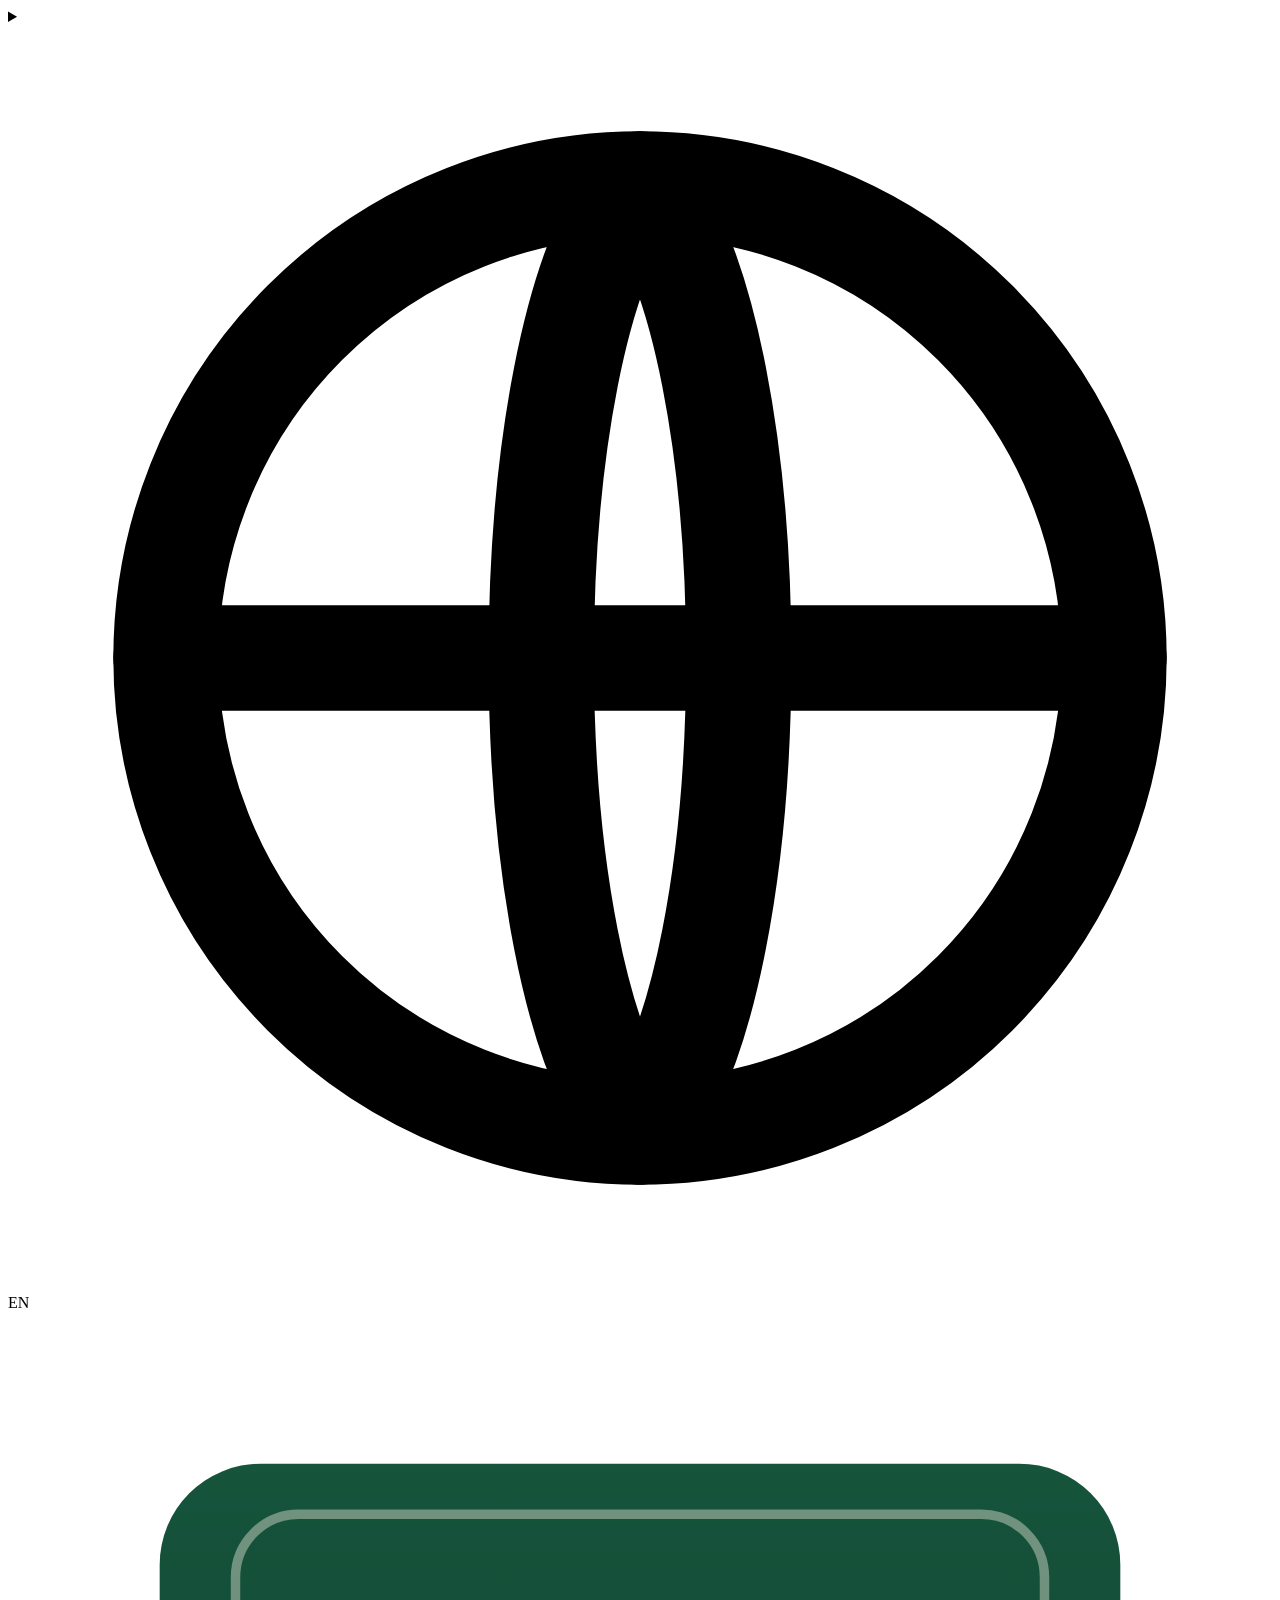
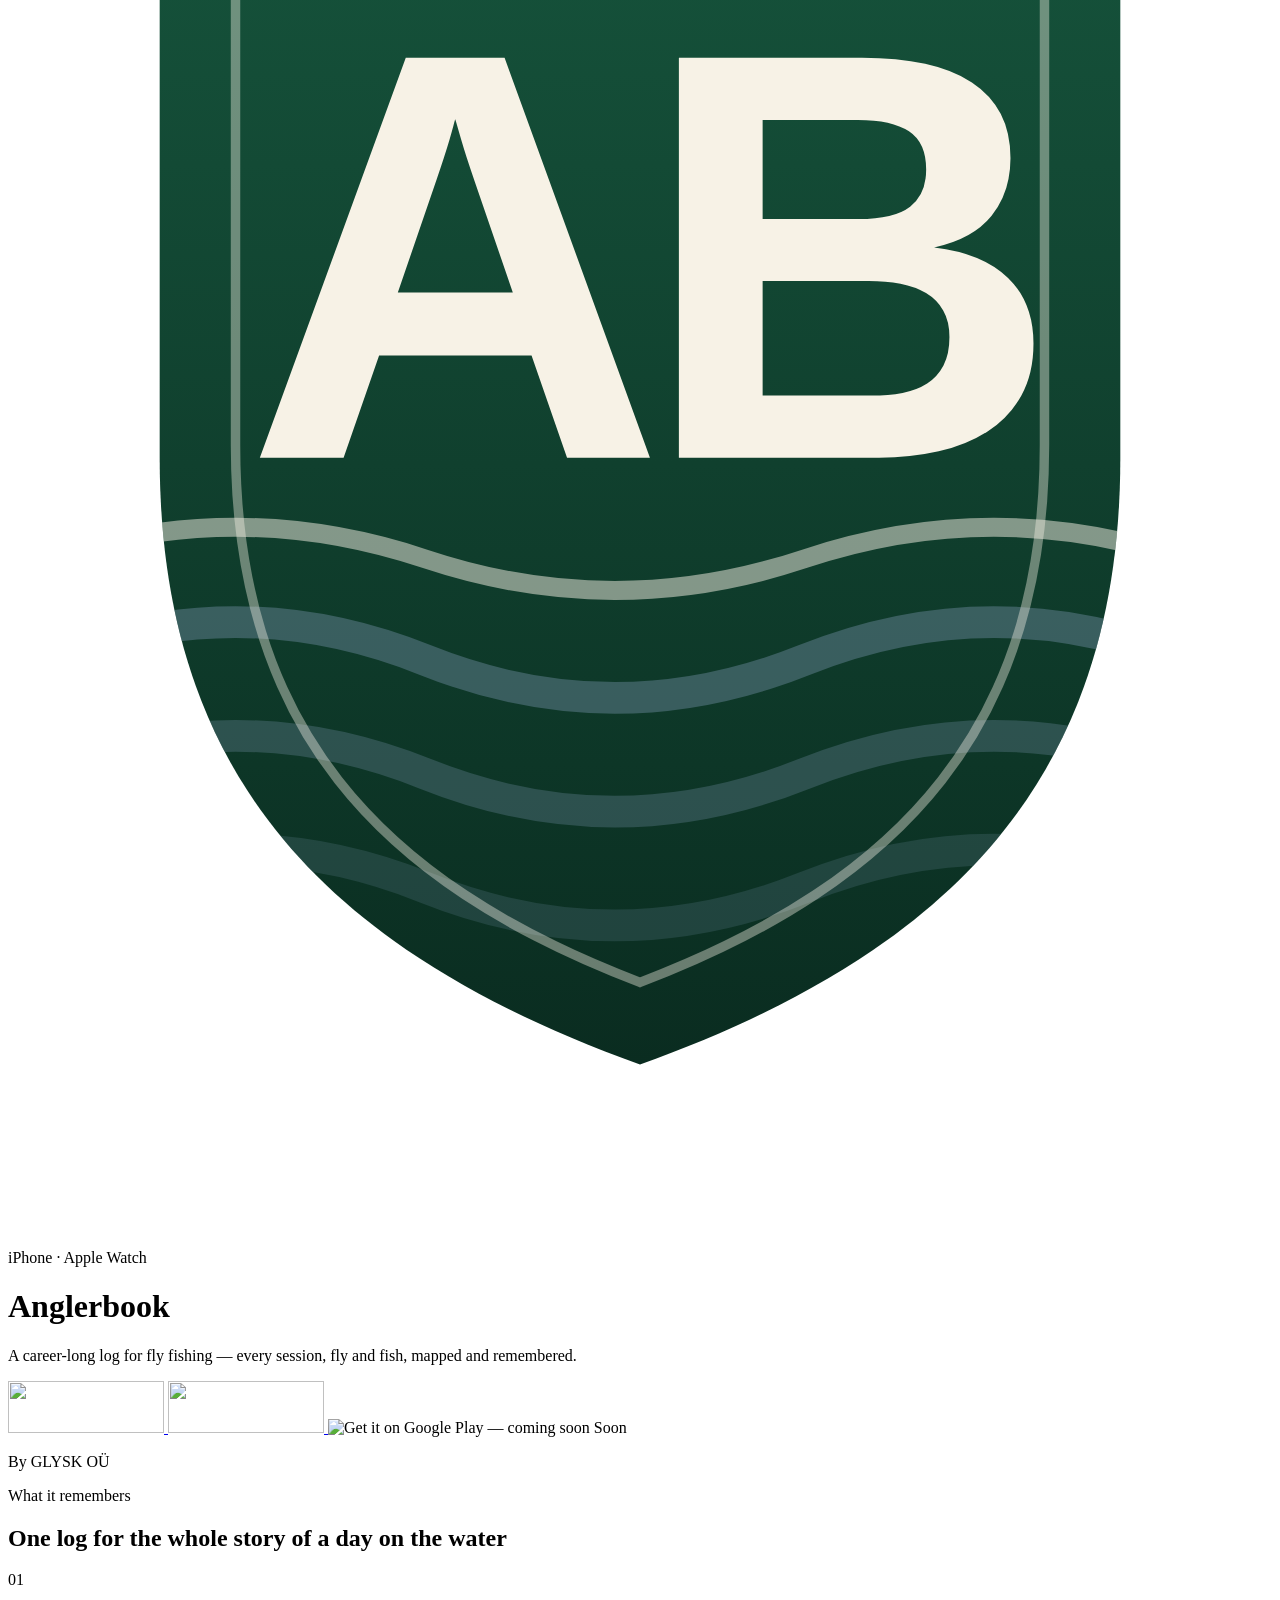
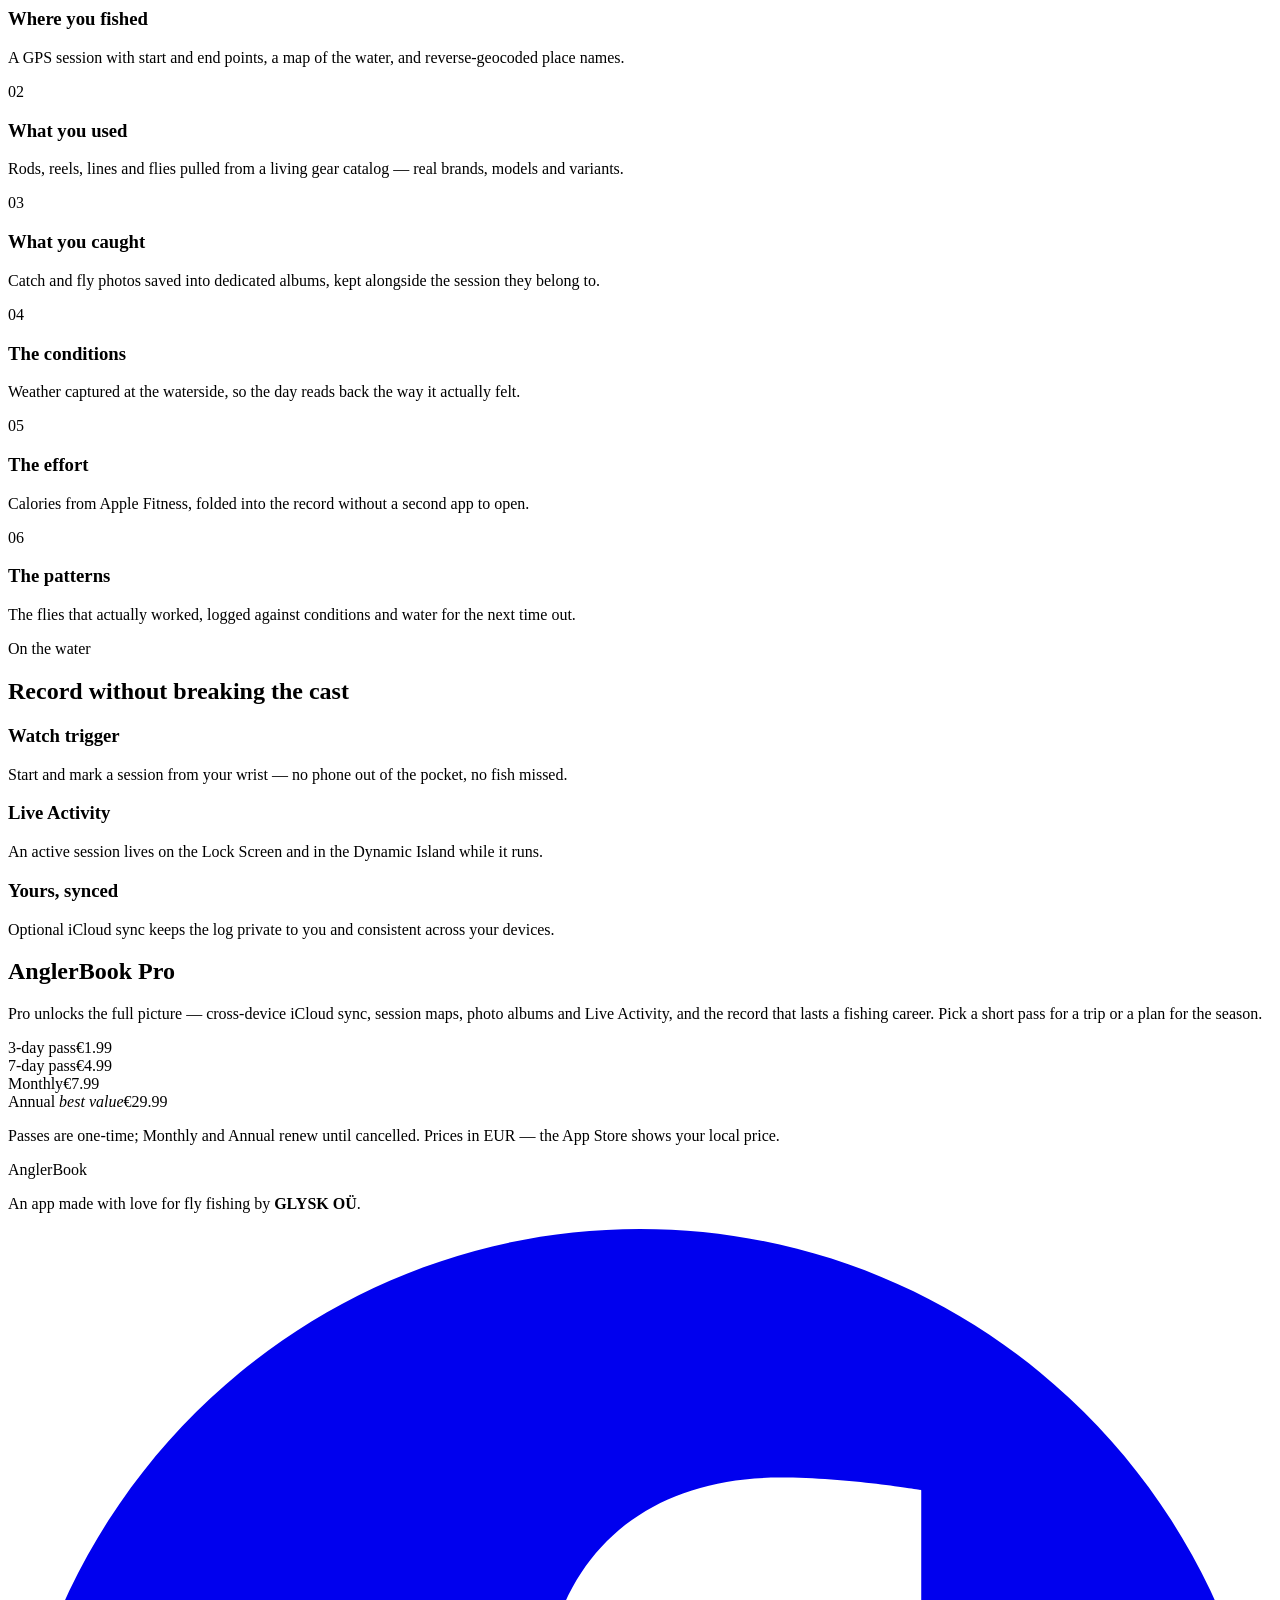
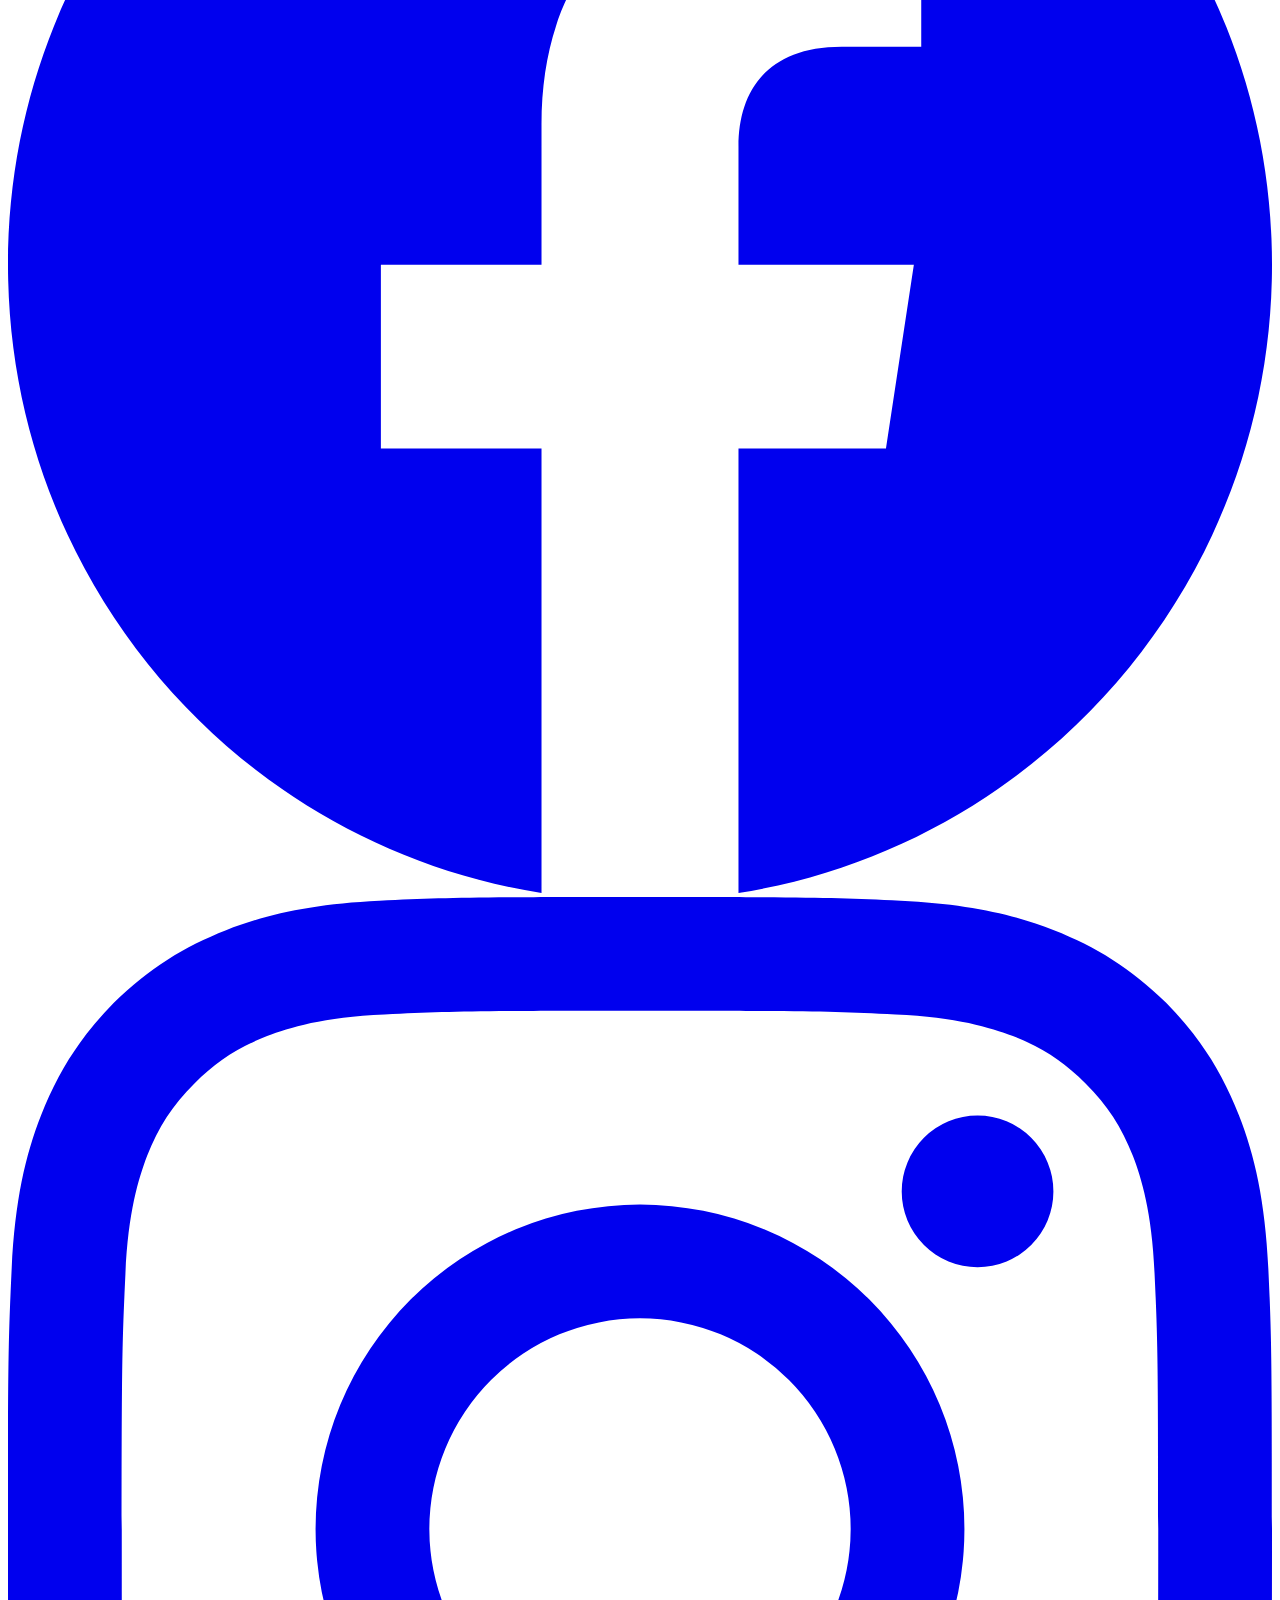
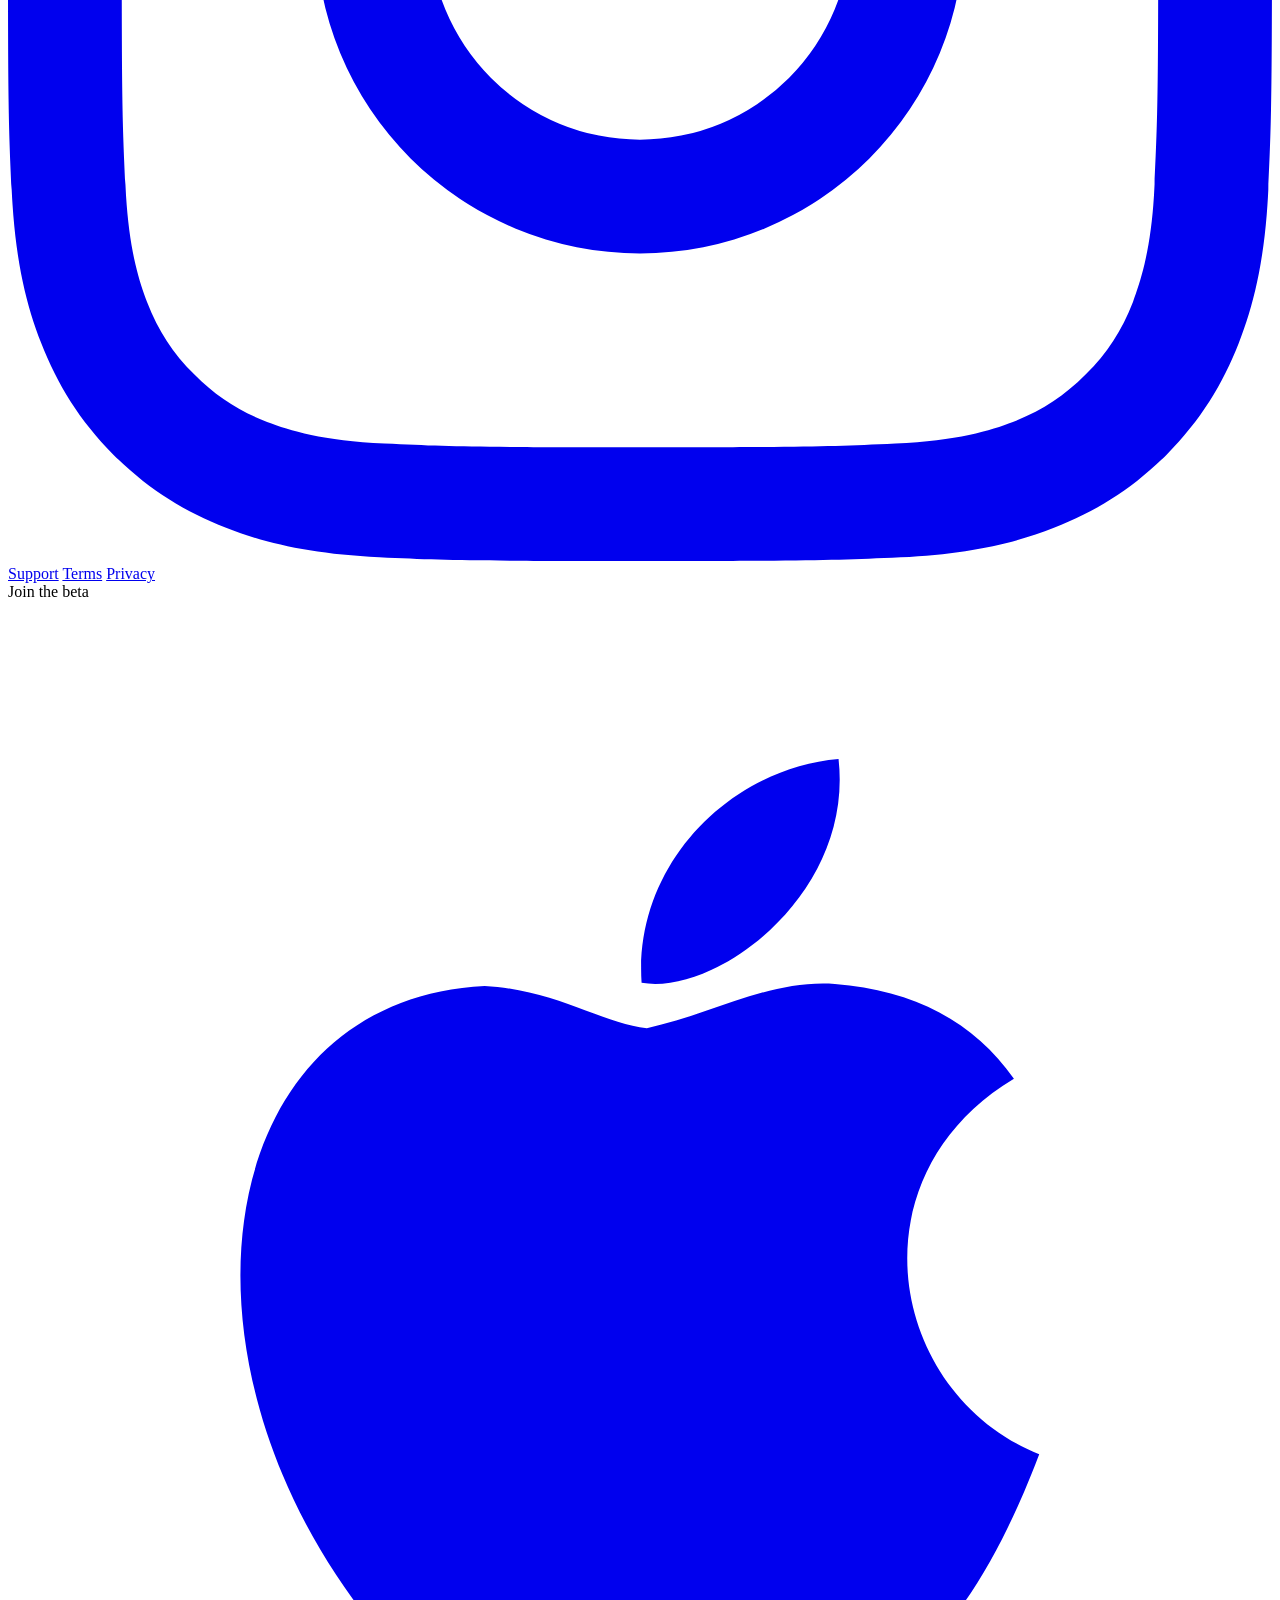
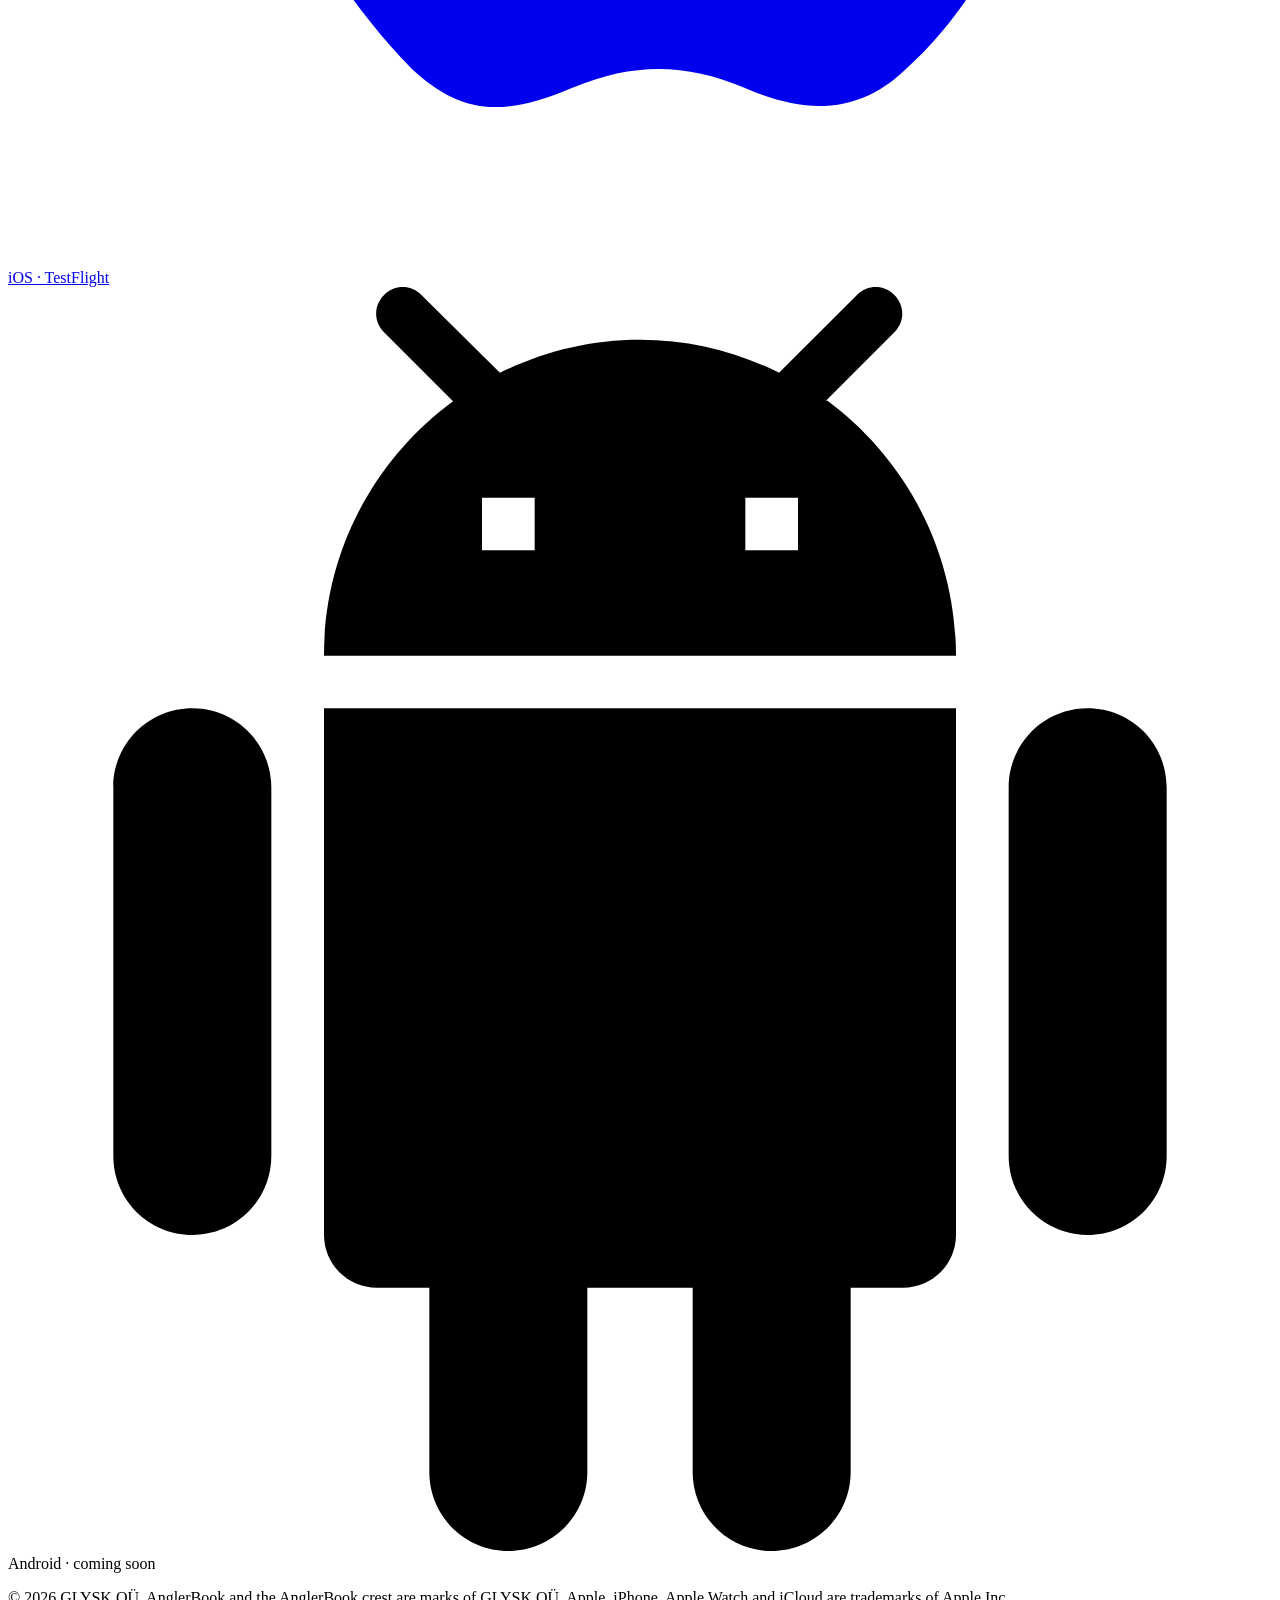
==== index.html @ 7aeb4dea "Remove the Gear catalog link from the site footer The catalog footer link is dropped from all eight " ====
<!DOCTYPE html>
<html lang="en">
<head>
<meta charset="utf-8">
<meta name="viewport" content="width=device-width, initial-scale=1">
<title>AnglerBook — A career-long log for fly fishing</title>
<meta name="description" content="AnglerBook is a fly fishing log for iPhone and Apple Watch. Map every session, log your gear and the flies that worked, save catch photos, and keep a record that lasts a fishing career.">
<meta name="theme-color" content="#16543C">
<link rel="icon" href="favicon.svg" type="image/svg+xml">
<link rel="apple-touch-icon" href="favicon.svg">
<meta property="og:type" content="website">
<meta property="og:title" content="AnglerBook — A career-long log for fly fishing">
<meta property="og:description" content="Map every session, log your gear and the flies that worked, and keep a record that lasts a fishing career. For iPhone and Apple Watch.">
<meta property="og:url" content="https://anglerbook.fun/">
<meta property="og:image" content="https://anglerbook.fun/og-image.png">
<meta name="twitter:card" content="summary_large_image">
<link rel="canonical" href="https://anglerbook.fun/">
<link rel="alternate" hreflang="en" href="https://anglerbook.fun/">
<link rel="alternate" hreflang="de" href="https://anglerbook.fun/de/">
<link rel="alternate" hreflang="it" href="https://anglerbook.fun/it/">
<link rel="alternate" hreflang="fr" href="https://anglerbook.fun/fr/">
<link rel="alternate" hreflang="x-default" href="https://anglerbook.fun/">
<link rel="stylesheet" href="assets/style.css">
<script src="assets/theme.js"></script>
</head>
<body>
<div id="site-controls">
  <details class="lang-menu">
    <summary class="lang-btn" aria-label="Language"><svg viewBox="0 0 24 24" fill="none" stroke="currentColor" stroke-width="2" stroke-linecap="round" stroke-linejoin="round"><circle cx="12" cy="12" r="9"/><line x1="3" y1="12" x2="21" y2="12"/><path d="M12 3c2.5 3 2.5 15 0 18M12 3c-2.5 3-2.5 15 0 18"/></svg><span>EN</span></summary>
    <div class="lang-pop">
      <a href="/" aria-current="true">English</a>
      <a href="/de/">Deutsch</a>
      <a href="/it/">Italiano</a>
      <a href="/fr/">Français</a>
    </div>
  </details>
</div>


<header class="hero">
  <div class="wrap">
    <div class="badge">
      <svg class="crest" viewBox="0 0 200 240" role="img" aria-label="AnglerBook crest — an AB monogram over water on a dark-green shield">
        <defs>
          <linearGradient id="shieldG" x1="0" y1="0" x2="0" y2="1">
            <stop offset="0" stop-color="#16543C"/>
            <stop offset="1" stop-color="#0A2C20"/>
          </linearGradient>
          <clipPath id="shieldClip">
            <path d="M40,24 H160 a16,16 0 0 1 16,16 V118 C176,168 150,196 100,214 C50,196 24,168 24,118 V40 a16,16 0 0 1 16,-16 Z"/>
          </clipPath>
        </defs>
        <path d="M40,24 H160 a16,16 0 0 1 16,16 V118 C176,168 150,196 100,214 C50,196 24,168 24,118 V40 a16,16 0 0 1 16,-16 Z" fill="url(#shieldG)"/>
        <g clip-path="url(#shieldClip)">
          <g class="waterlines">
            <path d="M6,150 q30,-12 60,0 t60,0 t60,0 t60,0" fill="none" stroke="#5E7C8A" stroke-width="5" stroke-linecap="round" opacity="0.55"/>
            <path d="M6,168 q30,-12 60,0 t60,0 t60,0 t60,0" fill="none" stroke="#5E7C8A" stroke-width="5" stroke-linecap="round" opacity="0.40"/>
            <path d="M6,134 q30,-10 60,0 t60,0 t60,0 t60,0" fill="none" stroke="#F7F2E6" stroke-width="3" stroke-linecap="round" opacity="0.50"/>
            <path d="M6,186 q30,-12 60,0 t60,0 t60,0 t60,0" fill="none" stroke="#5E7C8A" stroke-width="5" stroke-linecap="round" opacity="0.26"/>
          </g>
        </g>
        <path d="M46,32 H154 a10,10 0 0 1 10,10 V116 C164,160 142,185 100,201 C58,185 36,160 36,116 V42 a10,10 0 0 1 10,-10 Z" fill="none" stroke="#F7F2E6" stroke-width="1.5" opacity="0.4"/>
        <text x="100" y="118" text-anchor="middle" fill="#F7F2E6" font-size="92" font-weight="800" font-family="'Big Shoulders Display', sans-serif" letter-spacing="-4">AB</text>
      </svg>

      <p class="eyebrow">iPhone · Apple Watch</p>
      <h1 class="wordmark">Angler<span class="b">book</span></h1>
      <p class="lede">A career-long log for fly fishing — every session, fly and fish, mapped and remembered.</p>
      <div class="store-row">
<a class="appstore-cta" href="https://apps.apple.com/us/app/anglerbook/id6782159651" aria-label="Download AnglerBook on the App Store">
        <img class="badge-light" src="assets/app-store-badge-black.svg" alt="" width="156" height="52">
        <img class="badge-dark" src="assets/app-store-badge-white.svg" alt="" width="156" height="52">
      </a>
        <span class="store-soon" role="img" aria-label="AnglerBook for Android — coming soon">
          <img class="gp-badge" src="/assets/google-play-badge.png" alt="Get it on Google Play — coming soon">
          <span class="soon-ribbon">Soon</span>
        </span>

      </div>
      <p class="credit">By GLYSK&nbsp;OÜ</p>
    </div>
  </div>
</header>

<section id="log">
  <div class="wrap">
    <div class="section-head reveal">
      <span class="eyebrow">What it remembers</span>
      <h2>One log for the whole story of a day on the water</h2>
    </div>
  </div>
  <div class="features reveal">
    <div class="feature">
      <span class="num">01</span>
      <h3>Where you fished</h3>
      <p>A GPS session with start and end points, a map of the water, and reverse-geocoded place names.</p>
    </div>
    <div class="feature">
      <span class="num">02</span>
      <h3>What you used</h3>
      <p>Rods, reels, lines and flies pulled from a living gear catalog — real brands, models and variants.</p>
    </div>
    <div class="feature">
      <span class="num">03</span>
      <h3>What you caught</h3>
      <p>Catch and fly photos saved into dedicated albums, kept alongside the session they belong to.</p>
    </div>
    <div class="feature">
      <span class="num">04</span>
      <h3>The conditions</h3>
      <p>Weather captured at the waterside, so the day reads back the way it actually felt.</p>
    </div>
    <div class="feature">
      <span class="num">05</span>
      <h3>The effort</h3>
      <p>Calories from Apple Fitness, folded into the record without a second app to open.</p>
    </div>
    <div class="feature">
      <span class="num">06</span>
      <h3>The patterns</h3>
      <p>The flies that actually worked, logged against conditions and water for the next time out.</p>
    </div>
  </div>
</section>

<section class="band reveal">
  <div class="wrap">
    <div class="section-head">
      <span class="eyebrow">On the water</span>
      <h2>Record without breaking the cast</h2>
    </div>
    <div class="grid">
      <div>
        <div class="line"></div>
        <h3>Watch trigger</h3>
        <p>Start and mark a session from your wrist — no phone out of the pocket, no fish missed.</p>
      </div>
      <div>
        <div class="line"></div>
        <h3>Live Activity</h3>
        <p>An active session lives on the Lock Screen and in the Dynamic Island while it runs.</p>
      </div>
      <div>
        <div class="line"></div>
        <h3>Yours, synced</h3>
        <p>Optional iCloud sync keeps the log private to you and consistent across your devices.</p>
      </div>
    </div>
  </div>
</section>

<section class="pro" id="pro">
  <div class="wrap">
    <div class="panel reveal">
      <div>
        <h2>AnglerBook Pro</h2>
        <p>Pro unlocks the full picture — cross-device iCloud sync, session maps, photo albums and Live Activity, and the record that lasts a fishing career. Pick a short pass for a trip or a plan for the season.</p>
      </div>
      <div class="pro-plans-col">
        <div class="pro-plans">
          <div class="plan"><span class="plan-name">3-day pass</span><span class="plan-price">&euro;1.99</span></div>
          <div class="plan"><span class="plan-name">7-day pass</span><span class="plan-price">&euro;4.99</span></div>
          <div class="plan"><span class="plan-name">Monthly</span><span class="plan-price">&euro;7.99</span></div>
          <div class="plan is-best"><span class="plan-name">Annual <em>best value</em></span><span class="plan-price">&euro;29.99</span></div>
        </div>
        <p class="plan-foot">Passes are one-time; Monthly and Annual renew until cancelled. Prices in EUR — the App Store shows your local price.</p>
      </div>
    </div>
  </div>
</section>


<footer class="site-foot">
  <div class="wrap">
    <div class="foot-grid">
      <div>
        <div class="foot-mark">AnglerBook</div>
        <p class="foot-credit">An app made with love for fly fishing by <strong>GLYSK&nbsp;OÜ</strong>.</p>
        <div class="foot-social">
          <a href="https://www.facebook.com/profile.php?id=61591862342798" target="_blank" rel="noopener" aria-label="AnglerBook on Facebook"><svg viewBox="0 0 24 24" fill="currentColor" aria-hidden="true"><path d="M24 12.07C24 5.4 18.63 0 12 0S0 5.4 0 12.07C0 18.1 4.39 23.1 10.13 24v-8.44H7.08v-3.49h3.05V9.41c0-3.02 1.79-4.69 4.53-4.69 1.31 0 2.68.24 2.68.24v2.97h-1.51c-1.49 0-1.96.93-1.96 1.89v2.25h3.33l-.53 3.49h-2.8V24C19.61 23.1 24 18.1 24 12.07z"/></svg></a>
          <a href="https://www.instagram.com/anglerbook.fun/" target="_blank" rel="noopener" aria-label="AnglerBook on Instagram"><svg viewBox="0 0 24 24" fill="currentColor" aria-hidden="true"><path d="M12 2.16c3.2 0 3.58.01 4.85.07 1.17.05 1.8.25 2.23.41.56.22.96.48 1.38.9.42.42.68.82.9 1.38.16.42.36 1.06.41 2.23.06 1.27.07 1.65.07 4.85s-.01 3.58-.07 4.85c-.05 1.17-.25 1.8-.41 2.23-.22.56-.48.96-.9 1.38-.42.42-.82.68-1.38.9-.42.16-1.06.36-2.23.41-1.27.06-1.65.07-4.85.07s-3.58-.01-4.85-.07c-1.17-.05-1.8-.25-2.23-.41-.56-.22-.96-.48-1.38-.9-.42-.42-.68-.82-.9-1.38-.16-.42-.36-1.06-.41-2.23-.06-1.27-.07-1.65-.07-4.85s.01-3.58.07-4.85c.05-1.17.25-1.8.41-2.23.22-.56.48-.96.9-1.38.42-.42.82-.68 1.38-.9.42-.16 1.06-.36 2.23-.41 1.27-.06 1.65-.07 4.85-.07M12 0C8.74 0 8.33.01 7.05.07 5.78.13 4.9.33 4.14.63 3.35.94 2.68 1.35 2.01 2.01 1.35 2.68.94 3.35.63 4.14.33 4.9.13 5.78.07 7.05.01 8.33 0 8.74 0 12s.01 3.67.07 4.95c.06 1.27.26 2.15.56 2.91.31.79.72 1.46 1.38 2.13.67.66 1.34 1.07 2.13 1.38.76.3 1.64.5 2.91.56C8.33 23.99 8.74 24 12 24s3.67-.01 4.95-.07c1.27-.06 2.15-.26 2.91-.56.79-.31 1.46-.72 2.13-1.38.66-.67 1.07-1.34 1.38-2.13.3-.76.5-1.64.56-2.91.06-1.28.07-1.69.07-4.95s-.01-3.67-.07-4.95c-.06-1.27-.26-2.15-.56-2.91-.31-.79-.72-1.46-1.38-2.13-.67-.66-1.34-1.07-2.13-1.38-.76-.3-1.64-.5-2.91-.56C15.67.01 15.26 0 12 0z M12 5.84A6.16 6.16 0 1 0 12 18.16 6.16 6.16 0 0 0 12 5.84M12 16a4 4 0 1 1 0-8 4 4 0 0 1 0 8z M18.41 4.15a1.44 1.44 0 1 0 0 2.88 1.44 1.44 0 0 0 0-2.88z"/></svg></a>
        </div>

      </div>
      <nav class="foot-links" aria-label="Footer">
        <a href="support.html">Support</a>
        <a href="terms.html">Terms</a>
        <a href="privacy.html">Privacy</a>
      </nav>
    </div>
    <div class="foot-beta">
      <span class="foot-beta-label">Join the beta</span>
      <a class="beta-btn" href="https://testflight.apple.com/join/9vwJfqD3" target="_blank" rel="noopener">
        <svg viewBox="0 0 24 24" aria-hidden="true" fill="currentColor"><path d="M17.05 20.28c-.98.95-2.05.8-3.08.35-1.09-.46-2.09-.48-3.24 0-1.44.62-2.2.44-3.06-.35C2.79 15.25 3.51 7.59 9.05 7.31c1.35.07 2.29.74 3.08.8 1.18-.24 2.31-.93 3.57-.84 1.51.12 2.65.72 3.4 1.8-3.12 1.87-2.38 5.98.48 7.13-.57 1.5-1.31 2.99-2.54 4.09zM12.03 7.25c-.15-2.23 1.66-4.07 3.74-4.25.29 2.58-2.34 4.5-3.74 4.25z"/></svg>
        iOS &middot; TestFlight
      </a>
      <!-- Android beta placeholder: swap this <span> for <a href="..."> (Play Store closed/internal test or Firebase App Distribution) and remove the is-soon class once the track is live -->
      <span class="beta-btn is-soon" aria-disabled="true">
        <svg viewBox="0 0 24 24" aria-hidden="true" fill="currentColor"><path d="M6 18c0 .55.45 1 1 1h1v3.5c0 .83.67 1.5 1.5 1.5s1.5-.67 1.5-1.5V19h2v3.5c0 .83.67 1.5 1.5 1.5s1.5-.67 1.5-1.5V19h1c.55 0 1-.45 1-1V8H6v10zM3.5 8C2.67 8 2 8.67 2 9.5v7c0 .83.67 1.5 1.5 1.5S5 17.33 5 16.5v-7C5 8.67 4.33 8 3.5 8zm17 0c-.83 0-1.5.67-1.5 1.5v7c0 .83.67 1.5 1.5 1.5s1.5-.67 1.5-1.5v-7c0-.83-.67-1.5-1.5-1.5zm-4.97-5.84l1.3-1.3c.2-.2.2-.51 0-.71-.2-.2-.51-.2-.71 0l-1.48 1.48C13.85 1.23 12.95 1 12 1c-.96 0-1.86.23-2.66.63L7.85.15c-.2-.2-.51-.2-.71 0-.2.2-.2.51 0 .71l1.31 1.31C6.97 3.26 6 5.01 6 7h12c0-1.99-.97-3.75-2.44-4.84zM10 5H9V4h1v1zm5 0h-1V4h1v1z"/></svg>
        Android &middot; coming soon
      </span>
    </div>
    <p class="foot-legal">© <span id="yr">2026</span> GLYSK&nbsp;OÜ. AnglerBook and the AnglerBook crest are marks of GLYSK&nbsp;OÜ. Apple, iPhone, Apple Watch and iCloud are trademarks of Apple Inc.</p>
  </div>
</footer>

<script>
  document.getElementById('yr').textContent = new Date().getFullYear();
  (function () {
    var els = document.querySelectorAll('.reveal');
    if (!('IntersectionObserver' in window)) { els.forEach(function(e){e.classList.add('in');}); return; }
    var io = new IntersectionObserver(function (entries) {
      entries.forEach(function (en) { if (en.isIntersecting) { en.target.classList.add('in'); io.unobserve(en.target); } });
    }, { rootMargin: '0px 0px -8% 0px' });
    els.forEach(function (e) { io.observe(e); });
  })();
</script>
</body>
</html>
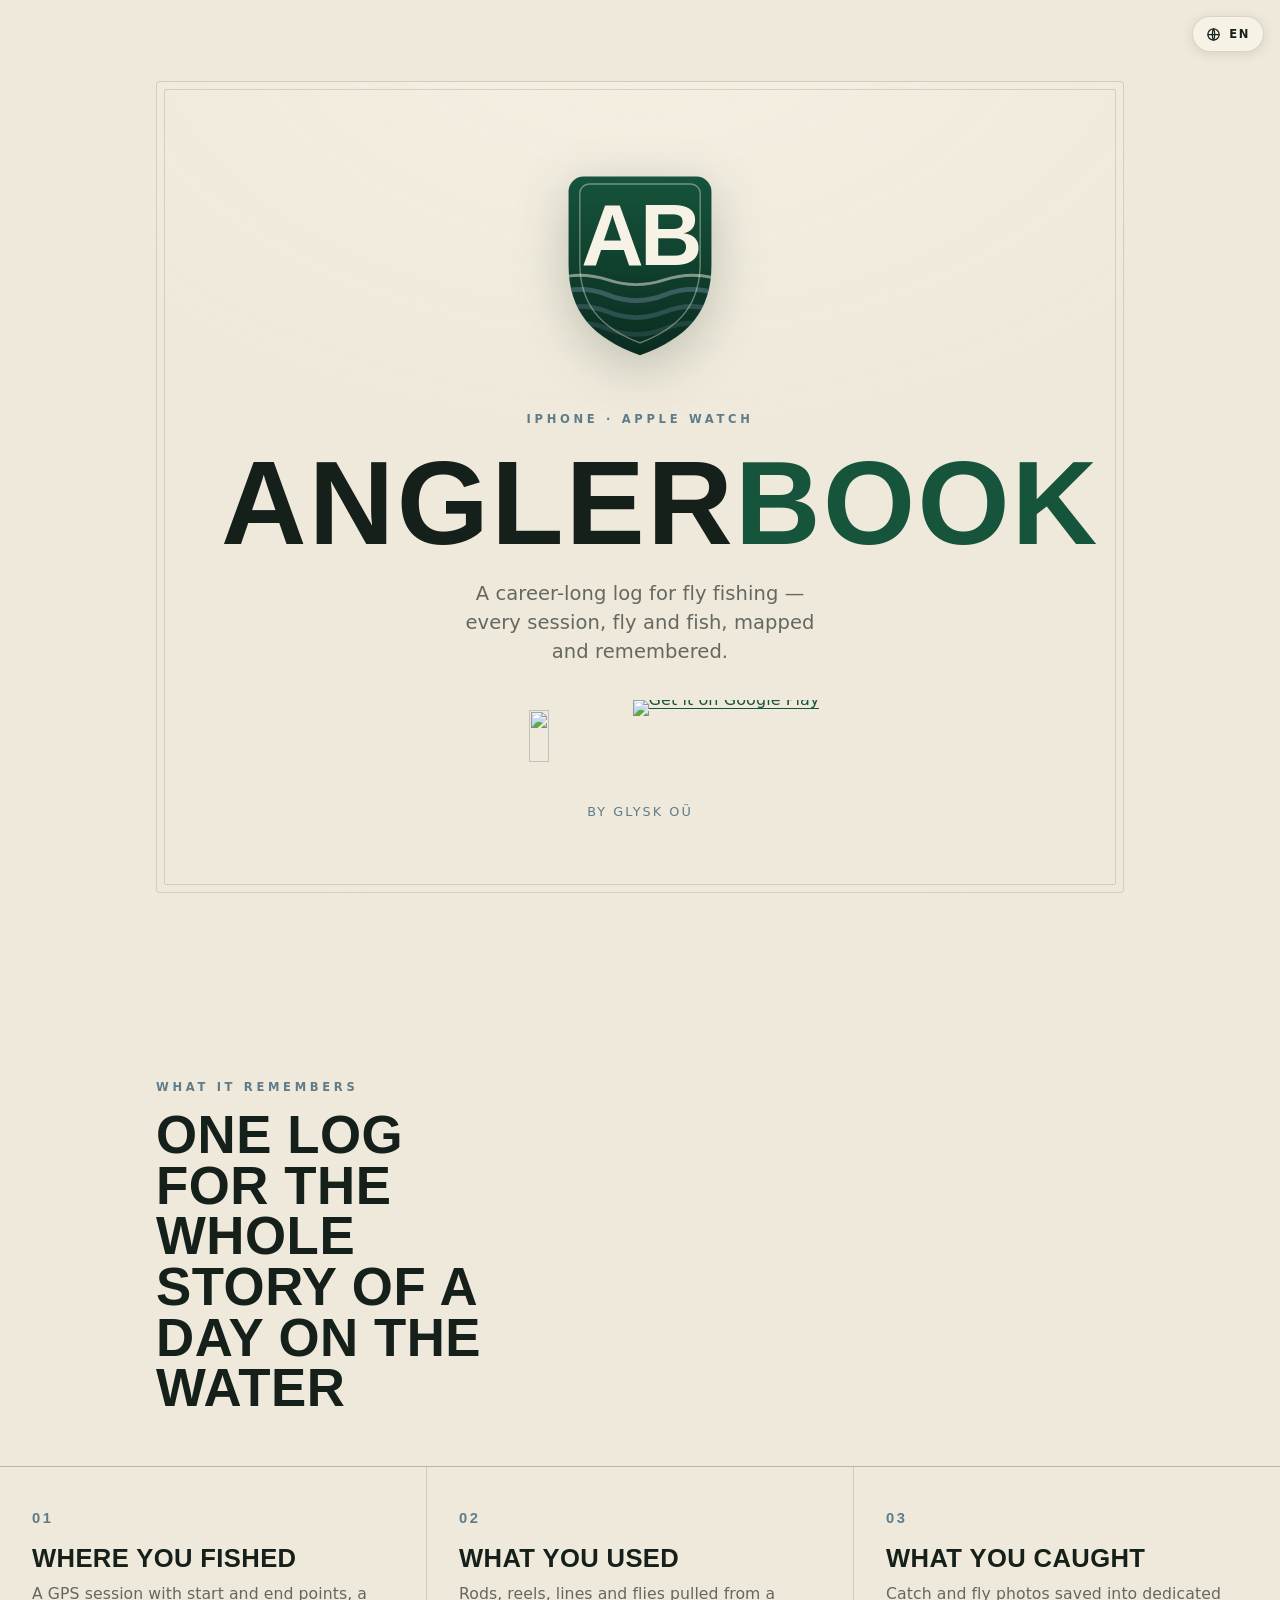
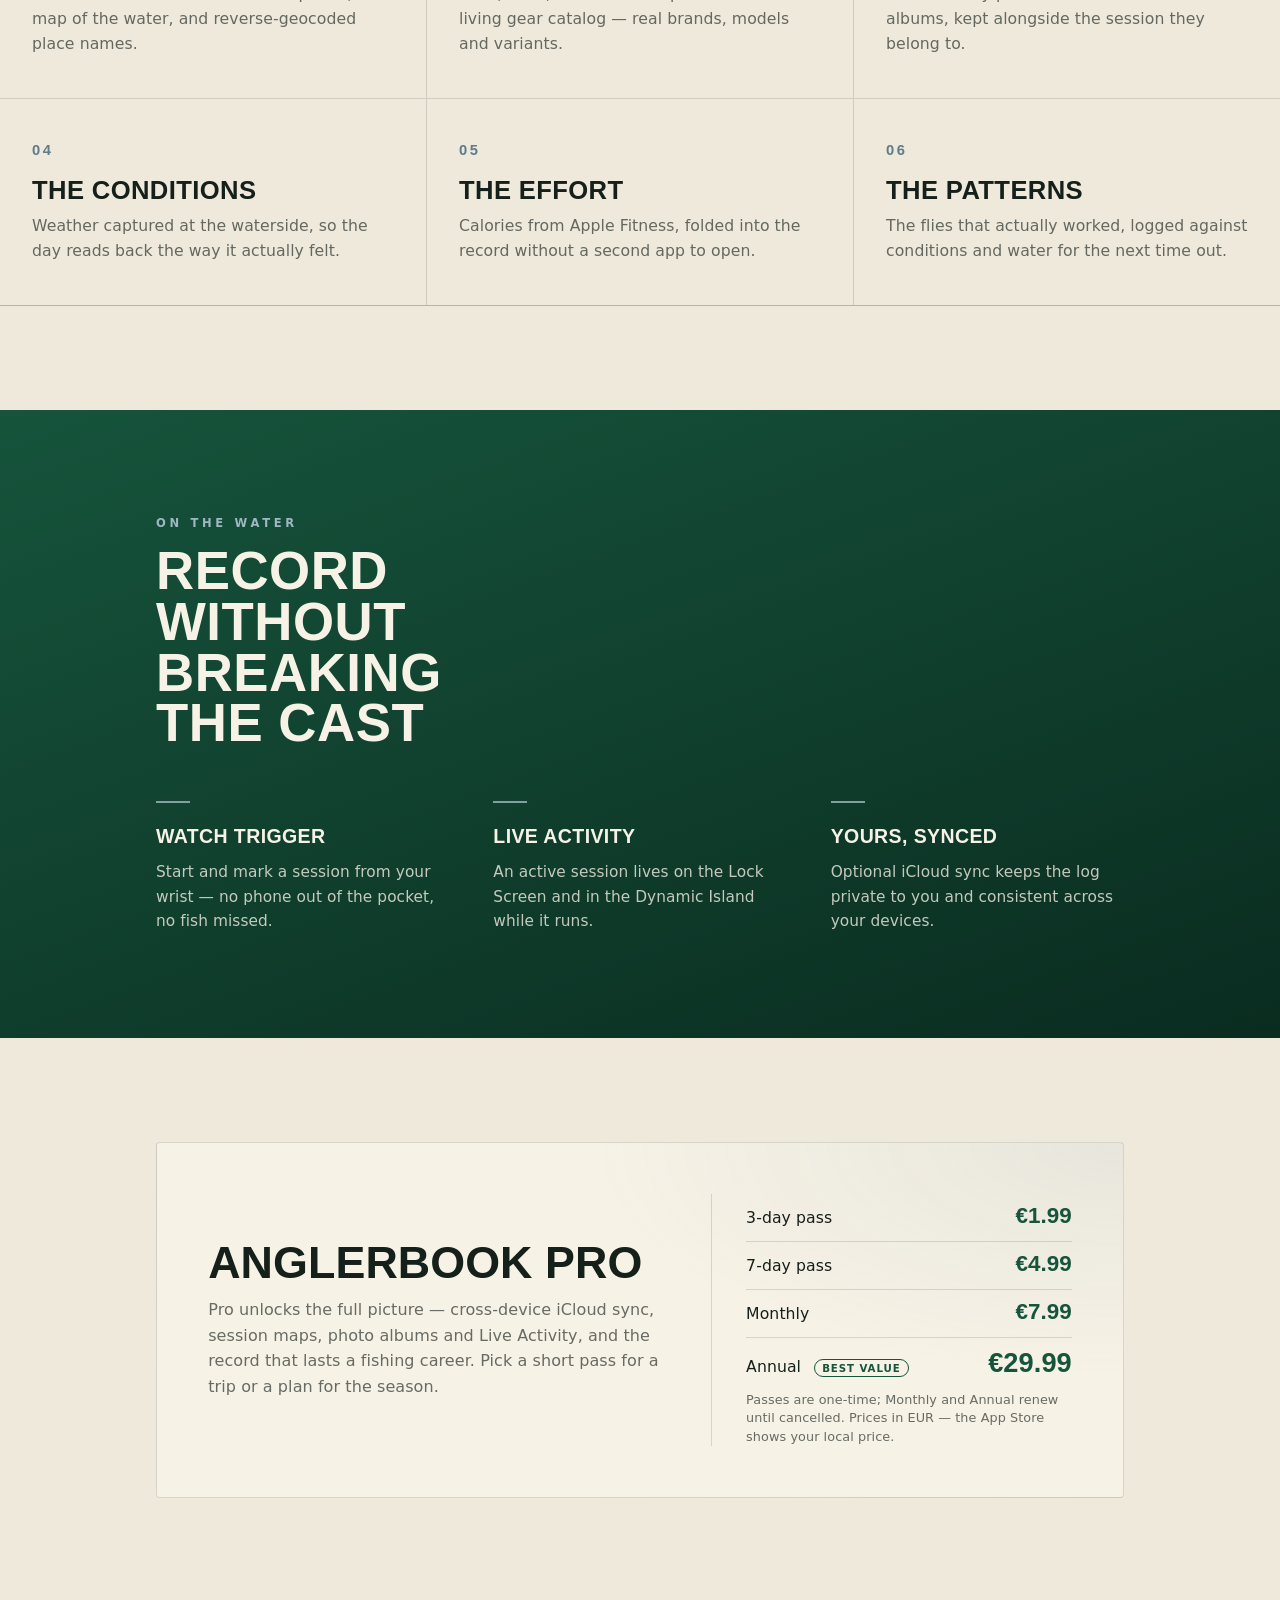
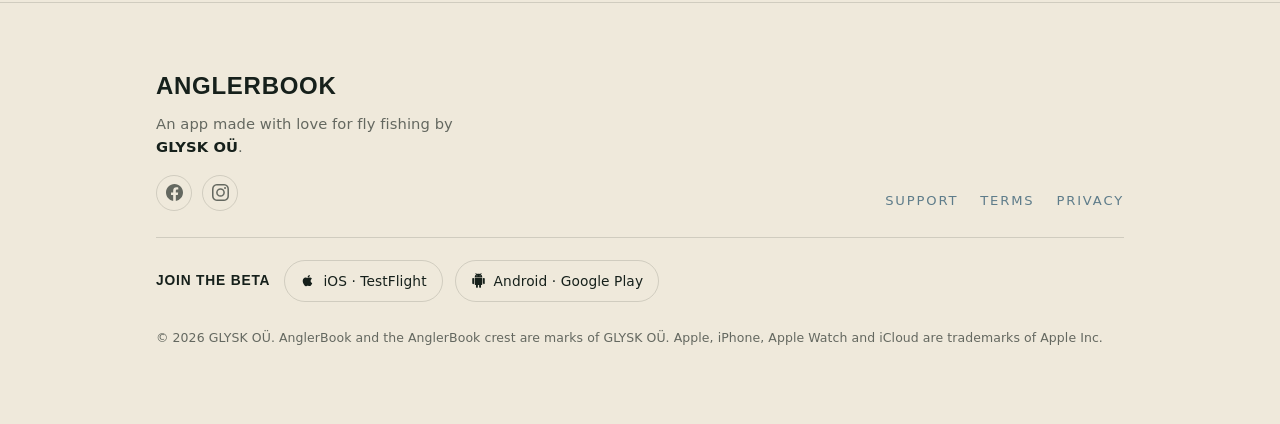
==== commit ecfbce0a: "Android released: Google Play badge now live and clickable; footer Android links to Play (was coming" ====
--- a/index.html
+++ b/index.html
@@ -71,10 +71,7 @@
         <img class="badge-light" src="assets/app-store-badge-black.svg" alt="" width="156" height="52">
         <img class="badge-dark" src="assets/app-store-badge-white.svg" alt="" width="156" height="52">
       </a>
-        <span class="store-soon" role="img" aria-label="AnglerBook for Android — coming soon">
-          <img class="gp-badge" src="/assets/google-play-badge.png" alt="Get it on Google Play — coming soon">
-          <span class="soon-ribbon">Soon</span>
-        </span>
+        <a class="gp-cta" href="https://play.google.com/store/apps/details?id=eu.glysk.anglerbook" aria-label="Get AnglerBook on Google Play"><img class="gp-badge" src="/assets/google-play-badge.png" alt="Get it on Google Play"></a>
 
       </div>
       <p class="credit">By GLYSK&nbsp;OÜ</p>
@@ -195,10 +192,10 @@
         iOS &middot; TestFlight
       </a>
       <!-- Android beta placeholder: swap this <span> for <a href="..."> (Play Store closed/internal test or Firebase App Distribution) and remove the is-soon class once the track is live -->
-      <span class="beta-btn is-soon" aria-disabled="true">
+      <a class="beta-btn" href="https://play.google.com/store/apps/details?id=eu.glysk.anglerbook" target="_blank" rel="noopener">
         <svg viewBox="0 0 24 24" aria-hidden="true" fill="currentColor"><path d="M6 18c0 .55.45 1 1 1h1v3.5c0 .83.67 1.5 1.5 1.5s1.5-.67 1.5-1.5V19h2v3.5c0 .83.67 1.5 1.5 1.5s1.5-.67 1.5-1.5V19h1c.55 0 1-.45 1-1V8H6v10zM3.5 8C2.67 8 2 8.67 2 9.5v7c0 .83.67 1.5 1.5 1.5S5 17.33 5 16.5v-7C5 8.67 4.33 8 3.5 8zm17 0c-.83 0-1.5.67-1.5 1.5v7c0 .83.67 1.5 1.5 1.5s1.5-.67 1.5-1.5v-7c0-.83-.67-1.5-1.5-1.5zm-4.97-5.84l1.3-1.3c.2-.2.2-.51 0-.71-.2-.2-.51-.2-.71 0l-1.48 1.48C13.85 1.23 12.95 1 12 1c-.96 0-1.86.23-2.66.63L7.85.15c-.2-.2-.51-.2-.71 0-.2.2-.2.51 0 .71l1.31 1.31C6.97 3.26 6 5.01 6 7h12c0-1.99-.97-3.75-2.44-4.84zM10 5H9V4h1v1zm5 0h-1V4h1v1z"/></svg>
-        Android &middot; coming soon
-      </span>
+        Android &middot; Google Play
+      </a>
     </div>
     <p class="foot-legal">© <span id="yr">2026</span> GLYSK&nbsp;OÜ. AnglerBook and the AnglerBook crest are marks of GLYSK&nbsp;OÜ. Apple, iPhone, Apple Watch and iCloud are trademarks of Apple Inc.</p>
   </div>
--- a/assets/style.css
+++ b/assets/style.css
@@ -0,0 +1,502 @@
+@import url("fonts/fonts.css");
+
+/* ---- Brand tokens ---- */
+:root {
+  --sand:        #EFE9DB;
+  --sand-deep:   #E5DCC8;
+  --cream:       #F7F2E6;
+  --green:       #16543C;
+  --green-deep:  #0A2C20;
+  --slate:       #5E7C8A;
+  --slate-light: #9FB7C0;
+  --ink:         #16201B;
+  --ink-soft:    rgba(22, 32, 27, 0.64);
+  --ink-faint:   rgba(22, 32, 27, 0.14);
+
+  --display: "Big Shoulders Display", "Arial Narrow", sans-serif;
+  --body:    "Outfit", system-ui, -apple-system, sans-serif;
+
+  --maxw: 1080px;
+  --gutter: clamp(20px, 5vw, 56px);
+}
+
+*, *::before, *::after { box-sizing: border-box; }
+
+html { -webkit-text-size-adjust: 100%; }
+
+body {
+  margin: 0;
+  background: var(--sand);
+  color: var(--ink);
+  font-family: var(--body);
+  font-weight: 400;
+  line-height: 1.6;
+  letter-spacing: 0.005em;
+  -webkit-font-smoothing: antialiased;
+  text-rendering: optimizeLegibility;
+}
+
+::selection { background: var(--green); color: var(--cream); }
+
+a { color: var(--green); text-decoration-thickness: 1px; text-underline-offset: 3px; }
+a:hover { color: var(--green-deep); }
+
+:focus-visible {
+  outline: 2px solid var(--green);
+  outline-offset: 3px;
+  border-radius: 2px;
+}
+
+img, svg { display: block; max-width: 100%; }
+
+.wrap { width: 100%; max-width: var(--maxw); margin-inline: auto; padding-inline: var(--gutter); }
+
+.eyebrow {
+  font-family: var(--body);
+  font-weight: 600;
+  font-size: 0.72rem;
+  letter-spacing: 0.32em;
+  text-transform: uppercase;
+  color: var(--slate);
+}
+
+/* ---- Wordmark ---- */
+.wordmark {
+  font-family: var(--display);
+  font-weight: 800;
+  letter-spacing: 0.02em;
+  line-height: 0.9;
+  text-transform: uppercase;
+  color: var(--ink);
+  margin: 0;
+}
+
+/* ================= HERO ================= */
+.hero {
+  min-height: 100svh;
+  display: grid;
+  place-items: center;
+  padding: clamp(40px, 9vh, 96px) 0;
+}
+
+.badge {
+  position: relative;
+  width: 100%;
+  text-align: center;
+  padding: clamp(34px, 6vw, 72px) clamp(22px, 5vw, 64px) clamp(30px, 5vw, 56px);
+  border: 1px solid var(--ink-faint);
+  border-radius: 4px;
+  background:
+    radial-gradient(120% 90% at 50% -10%, rgba(247,242,230,0.7), transparent 60%),
+    var(--sand);
+}
+/* fine inner keyline echoing the crest card */
+.badge::after {
+  content: "";
+  position: absolute;
+  inset: 7px;
+  border: 1px solid var(--ink-faint);
+  border-radius: 2px;
+  pointer-events: none;
+}
+
+.crest {
+  width: clamp(124px, 22vw, 188px);
+  height: auto;
+  margin: 0 auto clamp(20px, 3vw, 30px);
+  filter: drop-shadow(0 14px 26px rgba(10, 44, 32, 0.22));
+}
+
+.hero .eyebrow { margin-bottom: clamp(16px, 2.4vw, 22px); }
+
+.hero .wordmark {
+  font-size: clamp(3.1rem, 13vw, 7.4rem);
+  margin-bottom: clamp(16px, 2.2vw, 22px);
+}
+.hero .wordmark .b { color: var(--green); }
+
+.lede {
+  max-width: 30ch;
+  margin: 0 auto clamp(26px, 3.4vw, 34px);
+  font-size: clamp(1.02rem, 2.4vw, 1.22rem);
+  line-height: 1.5;
+  color: var(--ink-soft);
+}
+
+.pill {
+  display: inline-flex;
+  align-items: center;
+  gap: 10px;
+  padding: 11px 20px;
+  border-radius: 999px;
+  background: var(--green);
+  color: var(--cream);
+  font-weight: 500;
+  font-size: 0.92rem;
+  letter-spacing: 0.01em;
+}
+.pill .dot {
+  width: 7px; height: 7px; border-radius: 50%;
+  background: var(--slate-light);
+  box-shadow: 0 0 0 0 rgba(159,183,192,0.7);
+  animation: pulse 2.6s ease-out infinite;
+}
+.hero .credit {
+  margin-top: clamp(22px, 3vw, 30px);
+  font-size: 0.8rem;
+  letter-spacing: 0.16em;
+  text-transform: uppercase;
+  color: var(--slate);
+}
+
+/* ================= SECTIONS ================= */
+section { padding-block: clamp(56px, 9vw, 104px); }
+
+.section-head { max-width: 36ch; margin-bottom: clamp(34px, 5vw, 52px); }
+.section-head .eyebrow { display: block; margin-bottom: 14px; }
+.section-head h2 {
+  font-family: var(--display);
+  font-weight: 700;
+  text-transform: uppercase;
+  letter-spacing: 0.01em;
+  line-height: 0.96;
+  font-size: clamp(2rem, 6vw, 3.3rem);
+  margin: 0;
+}
+
+.divider { height: 1px; background: var(--ink-faint); border: 0; margin: 0; }
+
+/* feature grid */
+.features { display: grid; gap: 1px; background: var(--ink-faint); border-block: 1px solid var(--ink-faint); }
+@media (min-width: 620px)  { .features { grid-template-columns: repeat(2, 1fr); } }
+@media (min-width: 940px)  { .features { grid-template-columns: repeat(3, 1fr); } }
+
+.feature {
+  background: var(--sand);
+  padding: clamp(26px, 3vw, 38px) clamp(22px, 2.6vw, 32px) clamp(30px, 3.4vw, 42px);
+}
+.feature .num {
+  font-family: var(--display);
+  font-weight: 700;
+  font-size: 0.92rem;
+  letter-spacing: 0.18em;
+  color: var(--slate);
+}
+.feature h3 {
+  font-family: var(--display);
+  font-weight: 700;
+  text-transform: uppercase;
+  letter-spacing: 0.015em;
+  font-size: clamp(1.32rem, 3vw, 1.6rem);
+  line-height: 1.02;
+  margin: 14px 0 10px;
+}
+.feature p { margin: 0; color: var(--ink-soft); font-size: 0.98rem; }
+
+/* record band (deep green) */
+.band {
+  background: linear-gradient(160deg, var(--green) 0%, var(--green-deep) 100%);
+  color: var(--cream);
+}
+.band .eyebrow { color: var(--slate-light); }
+.band h2 { color: var(--cream); }
+.band .grid {
+  display: grid; gap: clamp(26px, 4vw, 44px);
+  margin-top: clamp(30px, 4vw, 44px);
+}
+@media (min-width: 760px) { .band .grid { grid-template-columns: repeat(3, 1fr); } }
+.band .grid h3 {
+  font-family: var(--display); font-weight: 700; text-transform: uppercase;
+  letter-spacing: 0.02em; font-size: 1.22rem; margin: 0 0 8px;
+}
+.band .grid p { margin: 0; color: rgba(247,242,230,0.78); font-size: 0.96rem; }
+.band .grid .line { width: 34px; height: 2px; background: var(--slate-light); margin-bottom: 18px; opacity: 0.8; }
+
+/* pro */
+.pro .panel {
+  border: 1px solid var(--ink-faint);
+  border-radius: 4px;
+  padding: clamp(30px, 4vw, 52px);
+  display: grid;
+  gap: clamp(22px, 3vw, 34px);
+  align-items: center;
+  background:
+    radial-gradient(100% 120% at 100% 0%, rgba(94,124,138,0.10), transparent 55%),
+    var(--cream);
+}
+@media (min-width: 780px) { .pro .panel { grid-template-columns: 1.3fr 1fr; } }
+.pro h2 { font-family: var(--display); font-weight: 700; text-transform: uppercase; font-size: clamp(1.9rem, 5vw, 2.8rem); line-height:0.98; margin: 0 0 12px; }
+.pro p { margin: 0; color: var(--ink-soft); }
+.pro .price {
+  text-align: left;
+}
+@media (min-width: 780px) { .pro .price { text-align: right; border-left: 1px solid var(--ink-faint); padding-left: clamp(22px,3vw,34px); } }
+.pro .price .amt { font-family: var(--display); font-weight: 800; font-size: clamp(2.4rem, 7vw, 3.4rem); line-height: 0.9; color: var(--green); }
+.pro .price .per { color: var(--ink-soft); font-size: 0.95rem; }
+.pro .price .trial { margin-top: 8px; font-size: 0.85rem; letter-spacing: 0.04em; color: var(--slate); }
+
+/* ================= FOOTER ================= */
+.site-foot {
+  border-top: 1px solid var(--ink-faint);
+  padding-block: clamp(40px, 6vw, 64px);
+}
+.foot-grid { display: grid; gap: 28px; align-items: end; }
+@media (min-width: 720px) { .foot-grid { grid-template-columns: 1fr auto; } }
+.foot-mark {
+  font-family: var(--display); font-weight: 800; text-transform: uppercase;
+  letter-spacing: 0.03em; font-size: 1.5rem; color: var(--ink);
+}
+.foot-credit { margin-top: 6px; color: var(--ink-soft); font-size: 0.92rem; max-width: 34ch; }
+.foot-credit strong { font-weight: 600; color: var(--ink); }
+.foot-links { display: flex; flex-wrap: wrap; gap: 22px; }
+.foot-links a {
+  font-size: 0.82rem; letter-spacing: 0.14em; text-transform: uppercase;
+  font-weight: 500; text-decoration: none; color: var(--slate);
+}
+.foot-links a:hover { color: var(--green); }
+.foot-legal { margin-top: 26px; font-size: 0.78rem; color: var(--ink-soft); }
+
+/* ================= LEGAL PAGE ================= */
+.legal-head { padding-top: clamp(48px, 8vw, 84px); padding-bottom: clamp(20px,3vw,28px); }
+.legal-head .back { font-size: 0.8rem; letter-spacing: 0.14em; text-transform: uppercase; text-decoration: none; color: var(--slate); }
+.legal-head h1 {
+  font-family: var(--display); font-weight: 800; text-transform: uppercase;
+  letter-spacing: 0.01em; line-height: 0.95;
+  font-size: clamp(2.4rem, 8vw, 4rem); margin: 22px 0 10px;
+}
+.legal-head .meta { color: var(--ink-soft); font-size: 0.9rem; }
+.legal-body { padding-bottom: clamp(64px, 10vw, 120px); max-width: 70ch; }
+.legal-body h2 {
+  font-family: var(--display); font-weight: 700; text-transform: uppercase;
+  letter-spacing: 0.015em; font-size: clamp(1.3rem, 3.4vw, 1.7rem);
+  margin: 44px 0 12px; padding-top: 22px; border-top: 1px solid var(--ink-faint);
+}
+.legal-body h2 .n { color: var(--slate); margin-right: 12px; }
+.legal-body p, .legal-body li { color: var(--ink-soft); }
+.legal-body p { margin: 0 0 14px; }
+.legal-body ul { margin: 0 0 14px; padding-left: 20px; }
+.legal-body li { margin-bottom: 6px; }
+.legal-body strong { color: var(--ink); font-weight: 600; }
+.note {
+  margin-top: 40px; padding: 18px 22px; border: 1px solid var(--ink-faint);
+  border-radius: 4px; background: var(--cream); font-size: 0.9rem; color: var(--ink-soft);
+}
+
+/* ================= MOTION ================= */
+.waterlines path { animation: drift 9s ease-in-out infinite alternate; transform-origin: center; }
+.waterlines path:nth-child(2) { animation-duration: 11s; }
+.waterlines path:nth-child(3) { animation-duration: 8s; }
+.waterlines path:nth-child(4) { animation-duration: 12.5s; }
+@keyframes drift { from { transform: translateX(-5px); } to { transform: translateX(5px); } }
+@keyframes pulse {
+  0%   { box-shadow: 0 0 0 0 rgba(159,183,192,0.55); }
+  70%  { box-shadow: 0 0 0 8px rgba(159,183,192,0); }
+  100% { box-shadow: 0 0 0 0 rgba(159,183,192,0); }
+}
+
+.reveal { opacity: 0; transform: translateY(14px); transition: opacity 0.7s ease, transform 0.7s ease; }
+.reveal.in { opacity: 1; transform: none; }
+
+@media (prefers-reduced-motion: reduce) {
+  .waterlines path, .pill .dot { animation: none; }
+  .reveal { opacity: 1; transform: none; transition: none; }
+  * { scroll-behavior: auto; }
+}
+
+/* ==================== Light / dark theming ==================== */
+:root { color-scheme: light; }
+:root[data-theme="dark"] {
+  color-scheme: dark;
+  --sand:        #0E1712;
+  --sand-deep:   #0A120E;
+  --cream:       #16221B;
+  --green:       #74C2A0;
+  --green-deep:  #0A2C20;
+  --slate:       #8AA6B2;
+  --slate-light: #A9C1CC;
+  --ink:         #E9E3D5;
+  --ink-soft:    rgba(233, 227, 213, 0.66);
+  --ink-faint:   rgba(233, 227, 213, 0.16);
+}
+/* the deep-green band + solid pill always carry their own light text */
+:root[data-theme="dark"] .band {
+  background: linear-gradient(160deg, #17452F 0%, #0B2117 100%);
+  color: #F4EFE1;
+}
+:root[data-theme="dark"] .band h2 { color: #F4EFE1; }
+:root[data-theme="dark"] .pill { color: #0E1712; }
+:root[data-theme="dark"] ::selection { background: var(--green); color: #0E1712; }
+:root[data-theme="dark"] .badge {
+  background:
+    radial-gradient(120% 90% at 50% -10%, rgba(116, 194, 160, 0.10), transparent 60%),
+    var(--sand);
+}
+:root[data-theme="dark"] .crest { filter: drop-shadow(0 14px 30px rgba(0, 0, 0, 0.45)); }
+
+/* theme toggle control (injected by assets/theme.js) */
+.theme-toggle {
+  position: fixed; top: 16px; right: 16px; z-index: 60;
+  display: inline-flex; align-items: center; gap: 8px;
+  margin: 0; padding: 8px 13px; border-radius: 999px;
+  background: var(--cream); color: var(--ink);
+  border: 1px solid var(--ink-faint);
+  font-family: var(--body); font-size: 0.72rem; font-weight: 600;
+  letter-spacing: 0.14em; text-transform: uppercase; cursor: pointer;
+  box-shadow: 0 2px 12px rgba(0, 0, 0, 0.10);
+  -webkit-backdrop-filter: blur(6px); backdrop-filter: blur(6px);
+  transition: border-color .2s ease, color .2s ease, background .2s ease;
+}
+.theme-toggle:hover { border-color: var(--slate); }
+.theme-toggle:focus-visible { outline: 2px solid var(--green); outline-offset: 2px; }
+.theme-toggle svg { width: 15px; height: 15px; flex: none; }
+.theme-toggle span { line-height: 1; }
+@media (max-width: 560px) {
+  .theme-toggle { top: 12px; right: 12px; padding: 8px; }
+  .theme-toggle span { display: none; }
+}
+@media (prefers-reduced-motion: reduce) { .theme-toggle { transition: none; } }
+
+/* ==================== Footer beta CTA ==================== */
+.foot-beta {
+  margin-top: 26px; padding-top: 22px; border-top: 1px solid var(--ink-faint);
+  display: flex; flex-wrap: wrap; align-items: center; gap: 12px;
+}
+.foot-beta-label {
+  font-family: var(--display); text-transform: uppercase; letter-spacing: 0.06em;
+  font-size: 0.86rem; font-weight: 700; color: var(--ink); margin-right: 2px;
+}
+.beta-btn {
+  display: inline-flex; align-items: center; gap: 8px;
+  padding: 9px 15px; border-radius: 999px;
+  border: 1px solid var(--ink-faint); color: var(--ink);
+  font-size: 0.86rem; font-weight: 500; text-decoration: none;
+  transition: border-color .2s ease, color .2s ease, background .2s ease;
+}
+.beta-btn svg { width: 15px; height: 15px; flex: none; }
+.beta-btn:not(.is-soon):hover { border-color: var(--green); color: var(--green); }
+.beta-btn.is-soon { color: var(--ink-soft); cursor: default; opacity: 0.7; }
+
+/* ==================== App Store download badge ==================== */
+.appstore-cta { display: inline-block; margin: 12px 0 2px; line-height: 0; }
+.appstore-cta img { height: 52px; width: auto; display: block; }
+.appstore-cta:focus-visible { outline: 2px solid var(--green); outline-offset: 4px; border-radius: 9px; }
+.appstore-cta .badge-dark { display: none; }
+:root[data-theme="dark"] .appstore-cta .badge-light { display: none; }
+:root[data-theme="dark"] .appstore-cta .badge-dark { display: block; }
+
+/* ==================== Pro pricing tiers ==================== */
+.pro-plans { display: flex; flex-direction: column; }
+@media (min-width: 780px) { .pro-plans-col { border-left: 1px solid var(--ink-faint); padding-left: clamp(22px, 3vw, 34px); } }
+.plan { display: flex; align-items: baseline; justify-content: space-between; gap: 14px; padding: 11px 0; border-bottom: 1px solid var(--ink-faint); }
+.plan:last-child { border-bottom: 0; }
+.plan-name { color: var(--ink); font-size: 0.98rem; }
+.plan-name em { font-style: normal; margin-left: 8px; font-size: 0.64rem; font-weight: 600; text-transform: uppercase; letter-spacing: 0.09em; color: var(--green); border: 1px solid var(--green); border-radius: 999px; padding: 2px 7px; vertical-align: middle; white-space: nowrap; }
+.plan-price { font-family: var(--display); font-weight: 800; font-size: 1.4rem; line-height: 1; color: var(--green); white-space: nowrap; }
+.plan.is-best .plan-price { font-size: 1.7rem; }
+.plan-foot { margin-top: 14px; font-size: 0.8rem; color: var(--ink-soft); line-height: 1.45; }
+
+/* ==================== Language switcher ==================== */
+.lang-switch {
+  position: fixed; top: 16px; left: 16px; z-index: 60;
+  display: inline-flex; align-items: center; gap: 1px; padding: 4px;
+  border-radius: 999px; background: var(--cream); border: 1px solid var(--ink-faint);
+  box-shadow: 0 2px 12px rgba(0, 0, 0, 0.10);
+  -webkit-backdrop-filter: blur(6px); backdrop-filter: blur(6px);
+}
+.lang-switch a {
+  display: inline-block; padding: 4px 9px; border-radius: 999px;
+  font-family: var(--body); font-size: 0.7rem; font-weight: 600;
+  letter-spacing: 0.06em; text-transform: uppercase;
+  color: var(--ink-soft); text-decoration: none; transition: color .2s ease, background .2s ease;
+}
+.lang-switch a:hover { color: var(--ink); }
+.lang-switch a[aria-current="true"] { background: var(--green); color: var(--sand); }
+@media (max-width: 560px) { .lang-switch { top: 12px; left: 12px; } .lang-switch a { padding: 4px 7px; } }
+
+/* ---- controls cluster: language + theme, top-right ---- */
+#site-controls { position: fixed; top: 16px; right: 16px; z-index: 60; display: flex; align-items: center; gap: 8px; }
+.theme-toggle { position: static; top: auto; right: auto; z-index: auto; }
+.lang-menu { position: relative; }
+.lang-menu > summary {
+  display: inline-flex; align-items: center; gap: 8px;
+  margin: 0; padding: 8px 13px; border-radius: 999px;
+  background: var(--cream); color: var(--ink); border: 1px solid var(--ink-faint);
+  font-family: var(--body); font-size: 0.72rem; font-weight: 600;
+  letter-spacing: 0.14em; text-transform: uppercase; cursor: pointer;
+  box-shadow: 0 2px 12px rgba(0, 0, 0, 0.10);
+  -webkit-backdrop-filter: blur(6px); backdrop-filter: blur(6px);
+  list-style: none; -webkit-user-select: none; user-select: none;
+  transition: border-color .2s ease, color .2s ease, background .2s ease;
+}
+.lang-menu > summary::-webkit-details-marker { display: none; }
+.lang-menu > summary::marker { content: ""; }
+.lang-menu > summary:hover, .lang-menu[open] > summary { border-color: var(--slate); }
+.lang-menu > summary:focus-visible { outline: 2px solid var(--green); outline-offset: 2px; }
+.lang-menu svg { width: 15px; height: 15px; flex: none; }
+.lang-pop {
+  position: absolute; top: calc(100% + 8px); right: 0; min-width: 150px; padding: 6px;
+  background: var(--cream); border: 1px solid var(--ink-faint); border-radius: 14px;
+  box-shadow: 0 10px 26px rgba(0, 0, 0, 0.18);
+  -webkit-backdrop-filter: blur(8px); backdrop-filter: blur(8px);
+  display: flex; flex-direction: column; gap: 2px;
+}
+.lang-pop a {
+  display: block; padding: 8px 12px; border-radius: 9px;
+  font-family: var(--body); font-size: 0.85rem; font-weight: 500;
+  color: var(--ink); text-decoration: none; white-space: nowrap;
+}
+.lang-pop a:hover { background: var(--ink-faint); }
+.lang-pop a[aria-current="true"] { color: var(--green); font-weight: 700; }
+@media (max-width: 560px) { #site-controls { top: 12px; right: 12px; gap: 6px; } }
+
+/* ---- language menu: robust button + JS-toggled popover (replaces <details>) ---- */
+.lang-btn {
+  display: inline-flex; align-items: center; gap: 8px;
+  margin: 0; padding: 8px 13px; border-radius: 999px;
+  background: var(--cream); color: var(--ink); border: 1px solid var(--ink-faint);
+  font-family: var(--body); font-size: 0.72rem; font-weight: 600;
+  letter-spacing: 0.14em; text-transform: uppercase; cursor: pointer;
+  box-shadow: 0 2px 12px rgba(0, 0, 0, 0.10);
+  -webkit-backdrop-filter: blur(6px); backdrop-filter: blur(6px);
+  transition: border-color .2s ease, color .2s ease, background .2s ease;
+}
+.lang-btn svg { width: 15px; height: 15px; flex: none; }
+.lang-btn:hover, .lang-menu.open .lang-btn { border-color: var(--slate); }
+.lang-btn:focus-visible { outline: 2px solid var(--green); outline-offset: 2px; }
+.lang-pop { display: none; }
+.lang-menu.open .lang-pop { display: flex; }
+
+/* language menu: native <details>, no JavaScript */
+.lang-btn { list-style: none; -webkit-user-select: none; user-select: none; }
+.lang-btn::-webkit-details-marker { display: none; }
+.lang-btn::marker { content: ""; }
+.lang-menu[open] > .lang-btn { border-color: var(--slate); }
+.lang-menu[open] > .lang-pop { display: flex; }
+
+/* ---- store row: App Store CTA + coming-soon Google Play badge ---- */
+.store-row { display: flex; align-items: center; justify-content: center; gap: 16px; flex-wrap: wrap; margin: 12px 0 2px; }
+.store-row .appstore-cta { margin: 0; }
+.store-soon { position: relative; display: inline-flex; line-height: 0; cursor: default; }
+.store-soon .gp-badge { height: 72px; width: auto; display: block; opacity: 0.9; }
+.soon-ribbon {
+  position: absolute; top: 4px; right: 2px; z-index: 2;
+  background: var(--green); color: var(--sand);
+  font-family: var(--body); font-size: 0.58rem; font-weight: 700;
+  letter-spacing: 0.12em; text-transform: uppercase;
+  padding: 3px 8px; border-radius: 999px; line-height: 1;
+  box-shadow: 0 2px 8px rgba(0, 0, 0, 0.25);
+}
+/* ---- footer social links ---- */
+.foot-social { display: flex; gap: 10px; margin-top: 16px; }
+.foot-social a {
+  display: inline-flex; width: 36px; height: 36px; align-items: center; justify-content: center;
+  border-radius: 999px; border: 1px solid var(--ink-faint); color: var(--ink-soft);
+  transition: color .2s ease, border-color .2s ease;
+}
+.foot-social a:hover { color: var(--green); border-color: var(--green); }
+.foot-social svg { width: 17px; height: 17px; }
+
+/* ---- Google Play live CTA (Android released) ---- */
+.gp-cta { display: inline-flex; line-height: 0; }
+.gp-cta .gp-badge { height: 72px; width: auto; display: block; opacity: 1; }
+.gp-cta:focus-visible { outline: 2px solid var(--green); outline-offset: 4px; border-radius: 9px; }
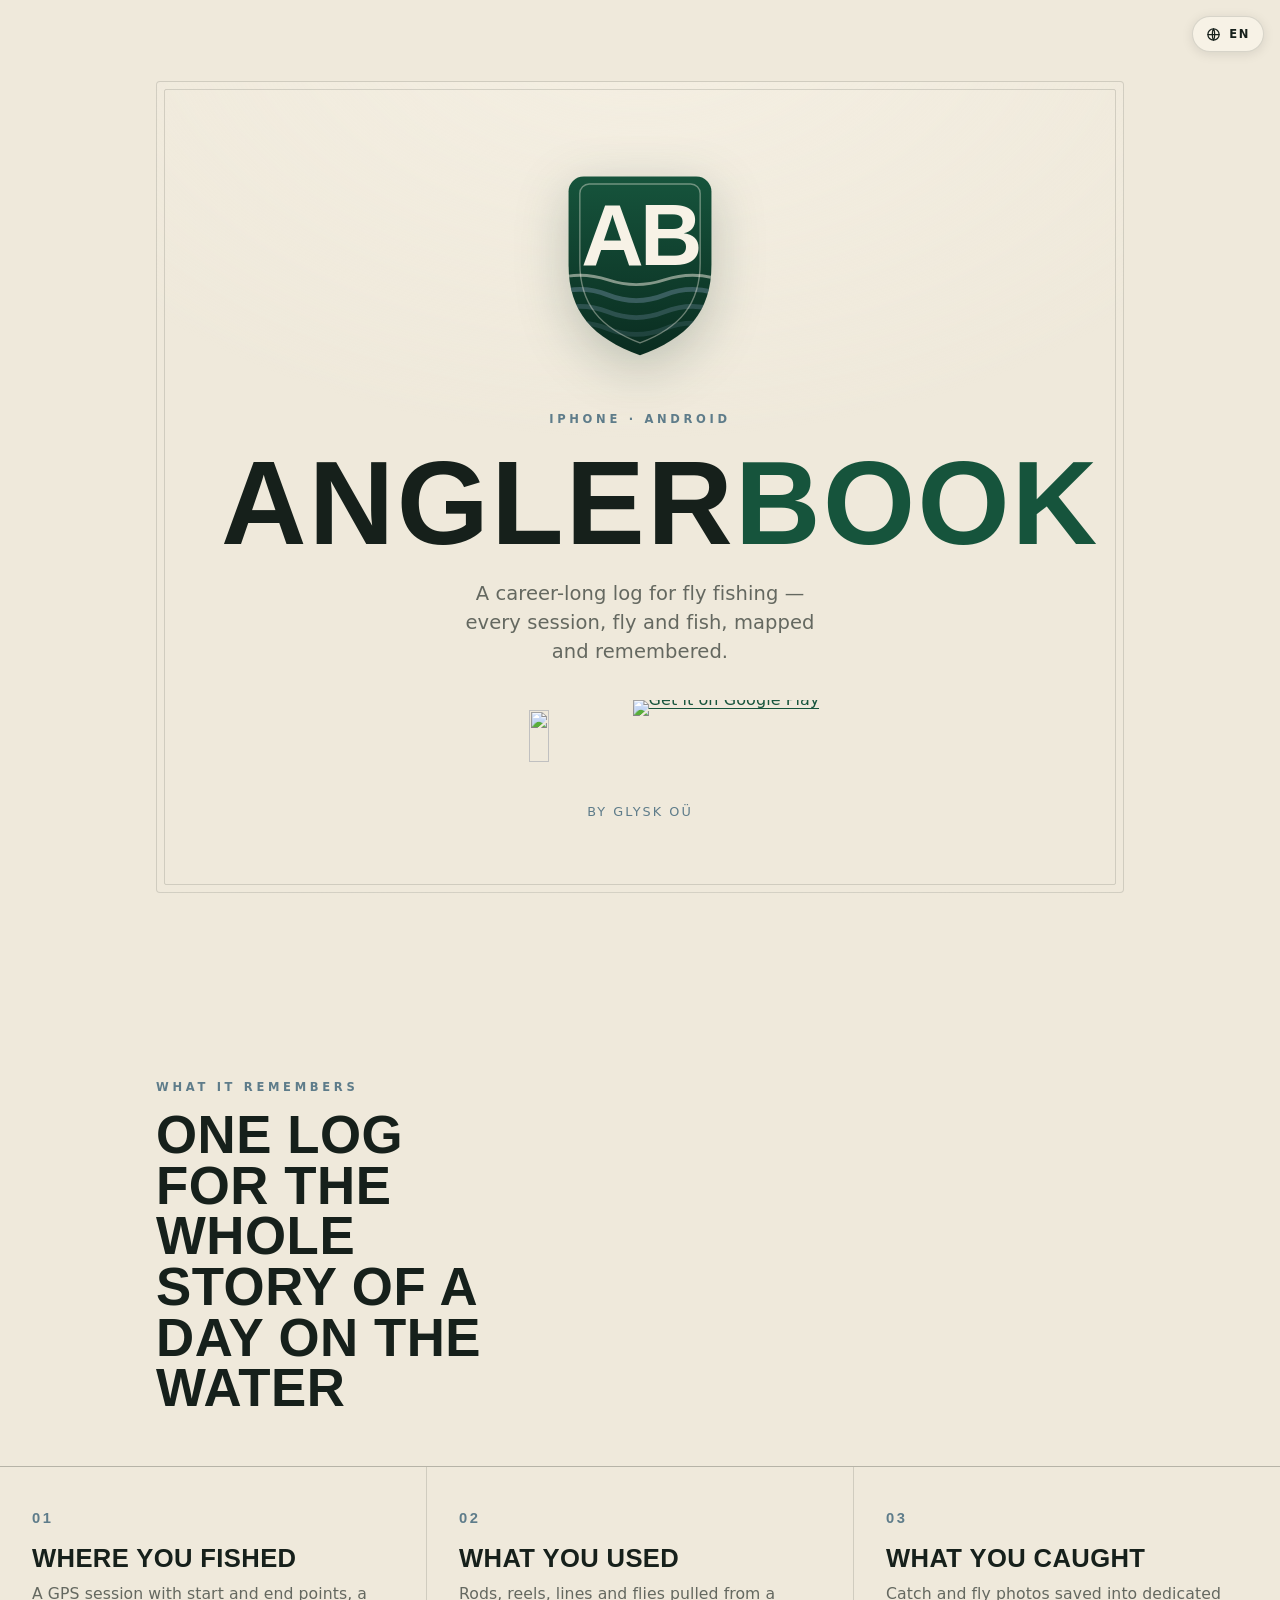
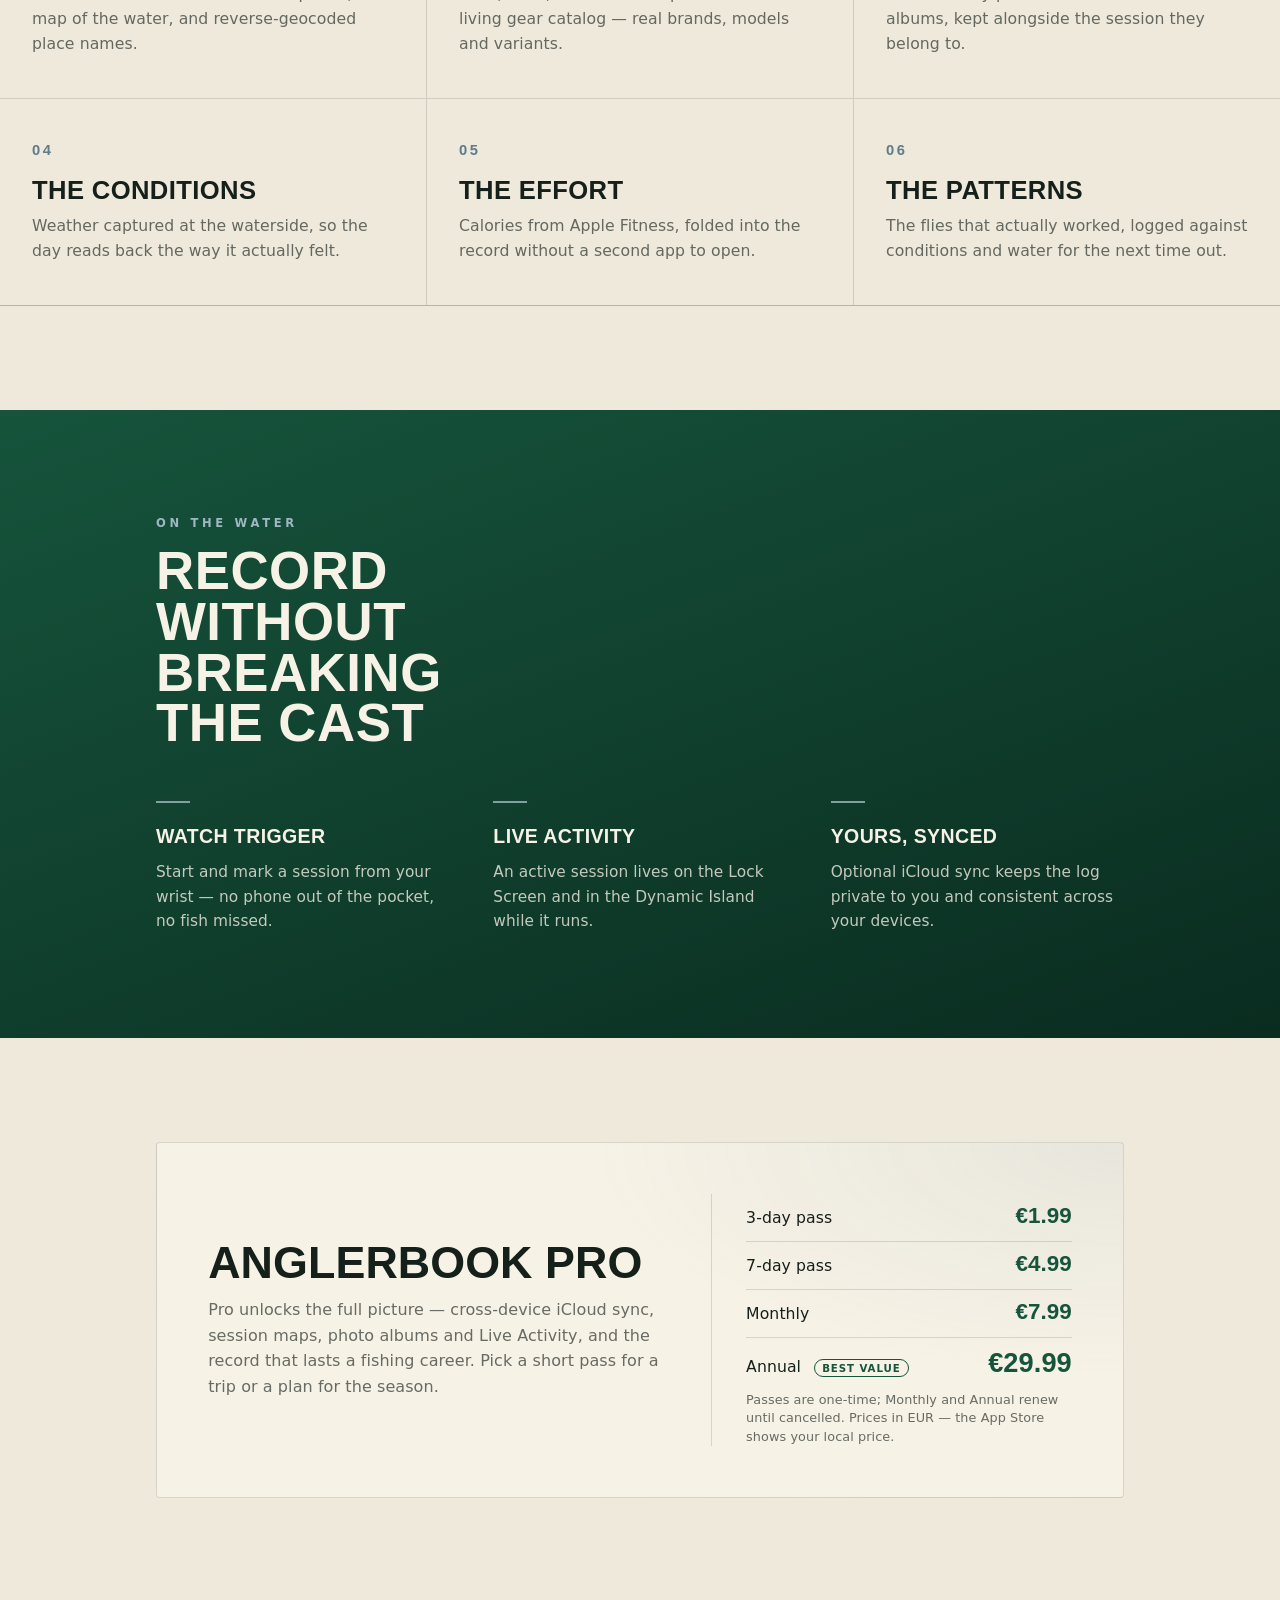
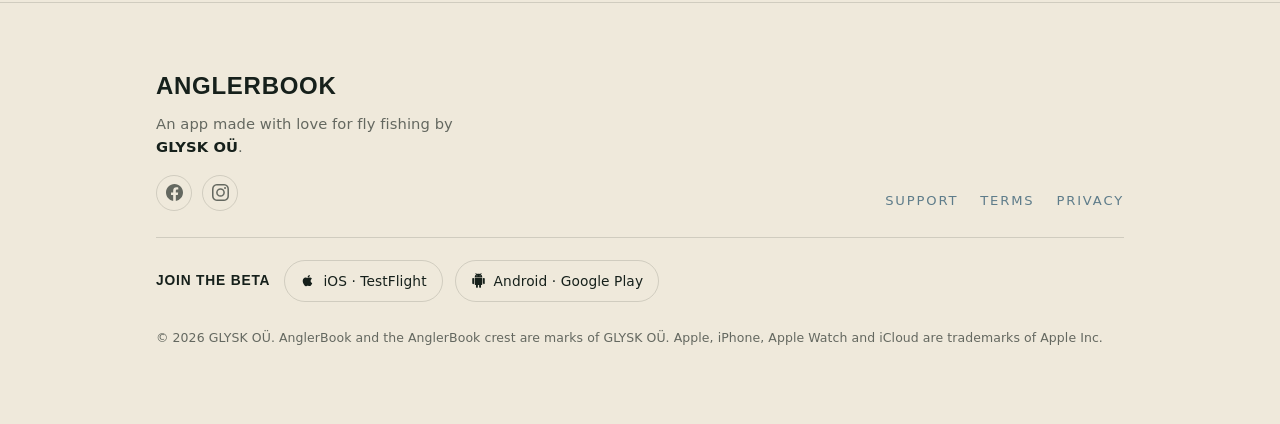
==== commit 42825c99: "Messaging: reposition as iPhone + Android (eyebrow, meta/OG descriptions); marketing page no longer " ====
--- a/index.html
+++ b/index.html
@@ -4,13 +4,13 @@
 <meta charset="utf-8">
 <meta name="viewport" content="width=device-width, initial-scale=1">
 <title>AnglerBook — A career-long log for fly fishing</title>
-<meta name="description" content="AnglerBook is a fly fishing log for iPhone and Apple Watch. Map every session, log your gear and the flies that worked, save catch photos, and keep a record that lasts a fishing career.">
+<meta name="description" content="AnglerBook is a fly fishing log for iPhone and Android. Map every session, log your gear and the flies that worked, save catch photos, and keep a record that lasts a fishing career.">
 <meta name="theme-color" content="#16543C">
 <link rel="icon" href="favicon.svg" type="image/svg+xml">
 <link rel="apple-touch-icon" href="favicon.svg">
 <meta property="og:type" content="website">
 <meta property="og:title" content="AnglerBook — A career-long log for fly fishing">
-<meta property="og:description" content="Map every session, log your gear and the flies that worked, and keep a record that lasts a fishing career. For iPhone and Apple Watch.">
+<meta property="og:description" content="Map every session, log your gear and the flies that worked, and keep a record that lasts a fishing career. For iPhone and Android.">
 <meta property="og:url" content="https://anglerbook.fun/">
 <meta property="og:image" content="https://anglerbook.fun/og-image.png">
 <meta name="twitter:card" content="summary_large_image">
@@ -63,7 +63,7 @@
         <text x="100" y="118" text-anchor="middle" fill="#F7F2E6" font-size="92" font-weight="800" font-family="'Big Shoulders Display', sans-serif" letter-spacing="-4">AB</text>
       </svg>
 
-      <p class="eyebrow">iPhone · Apple Watch</p>
+      <p class="eyebrow">iPhone · Android</p>
       <h1 class="wordmark">Angler<span class="b">book</span></h1>
       <p class="lede">A career-long log for fly fishing — every session, fly and fish, mapped and remembered.</p>
       <div class="store-row">
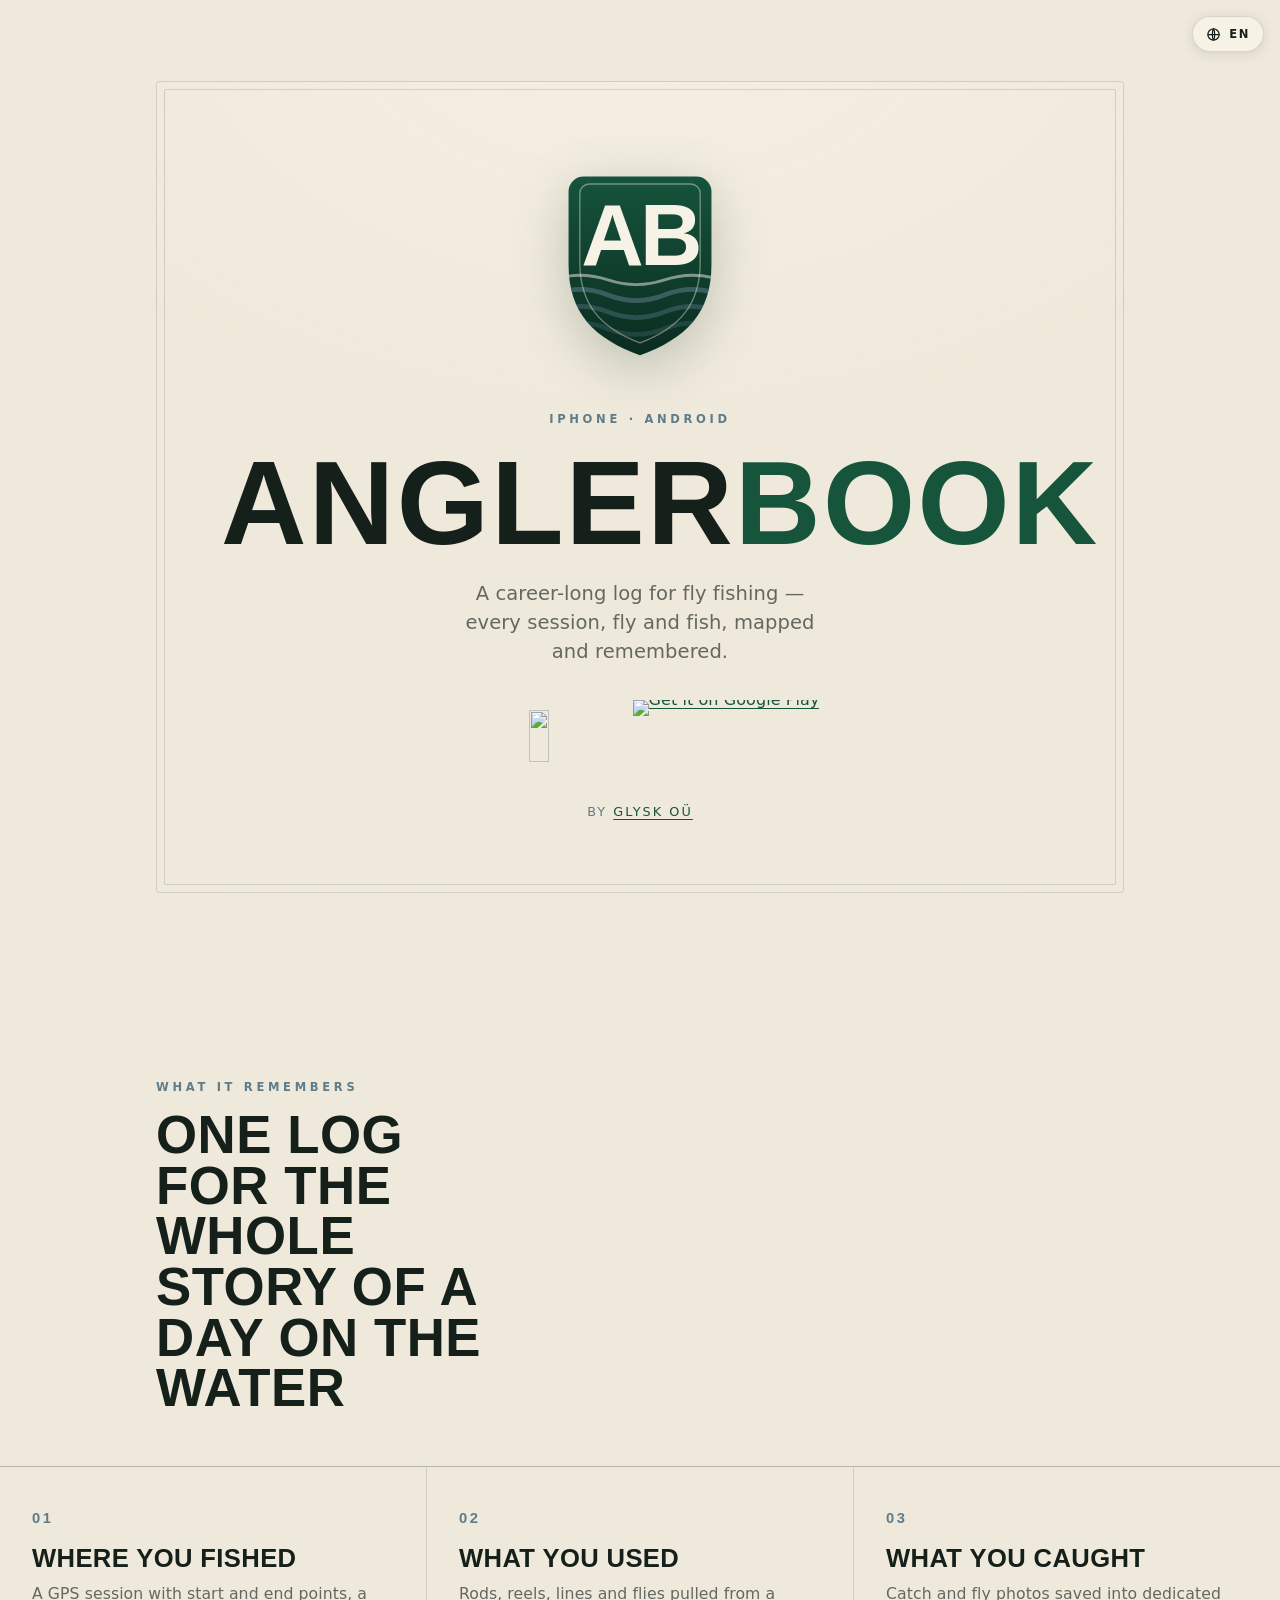
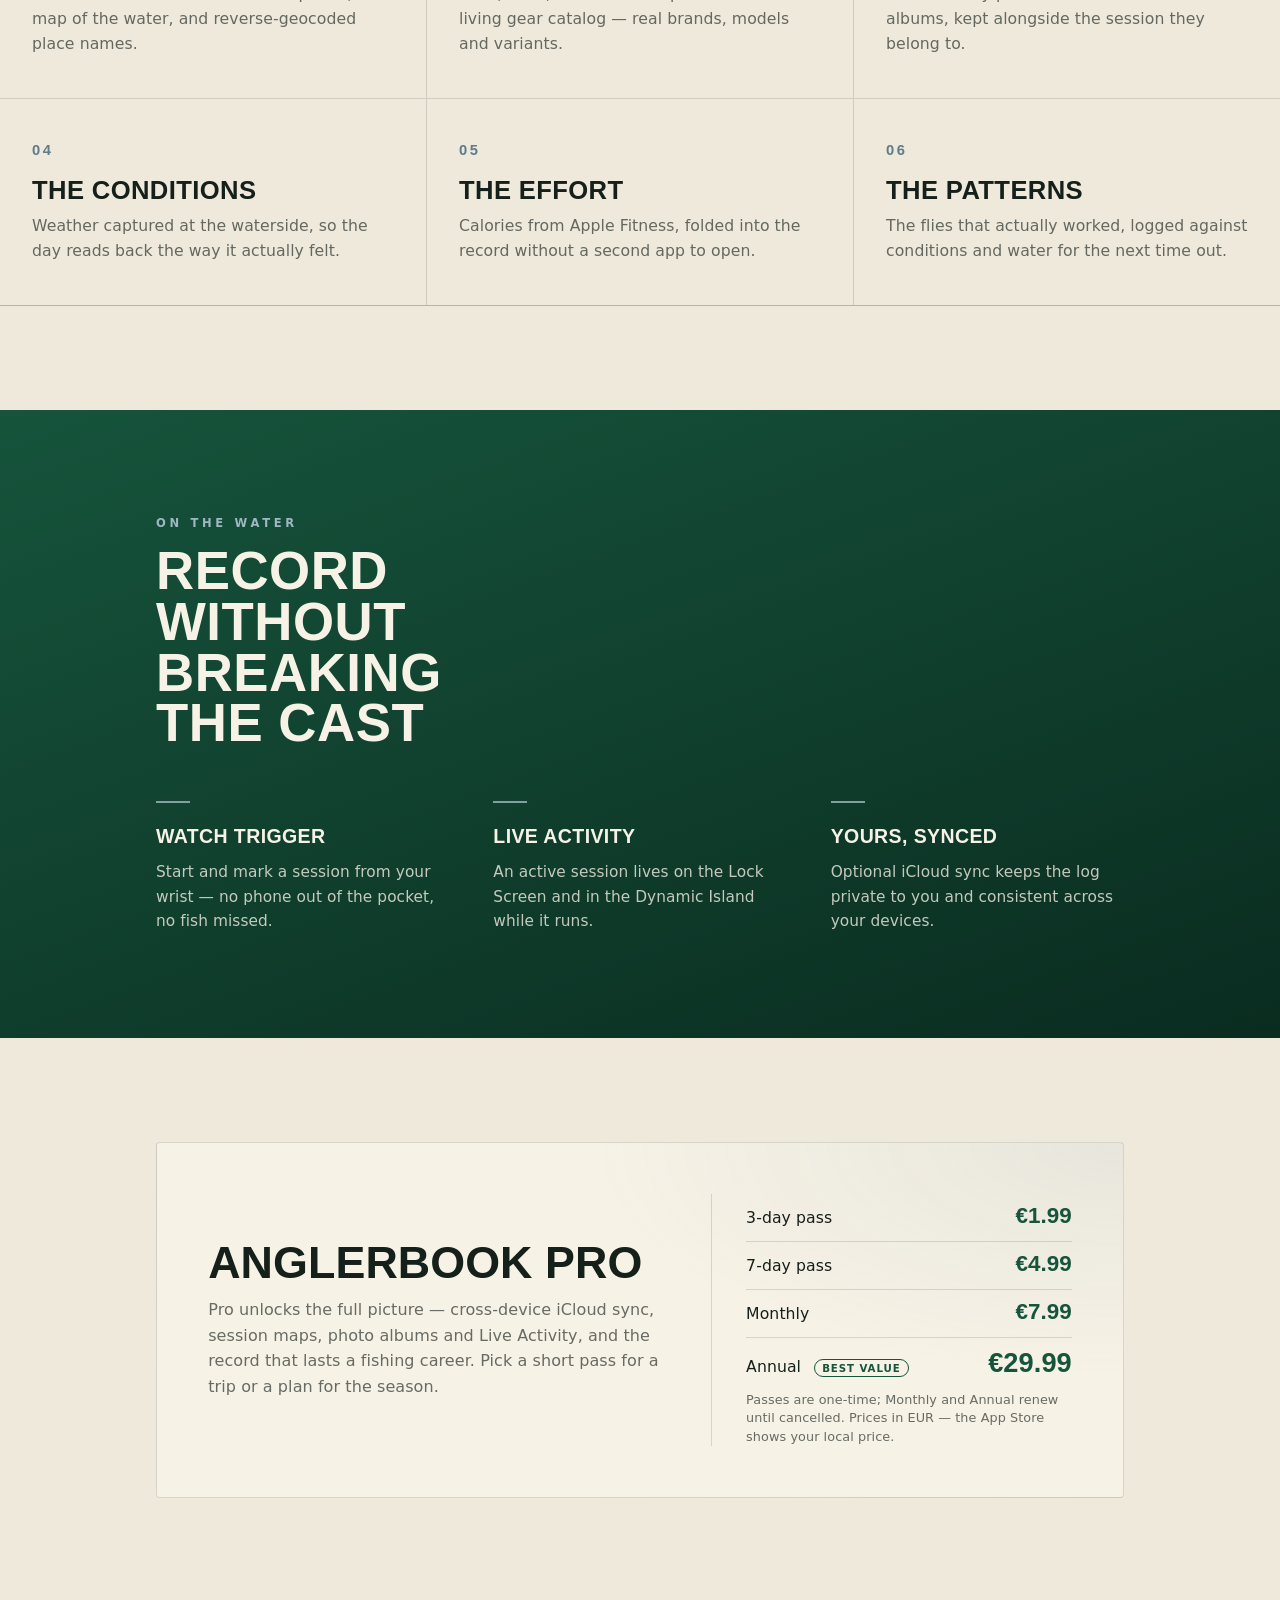
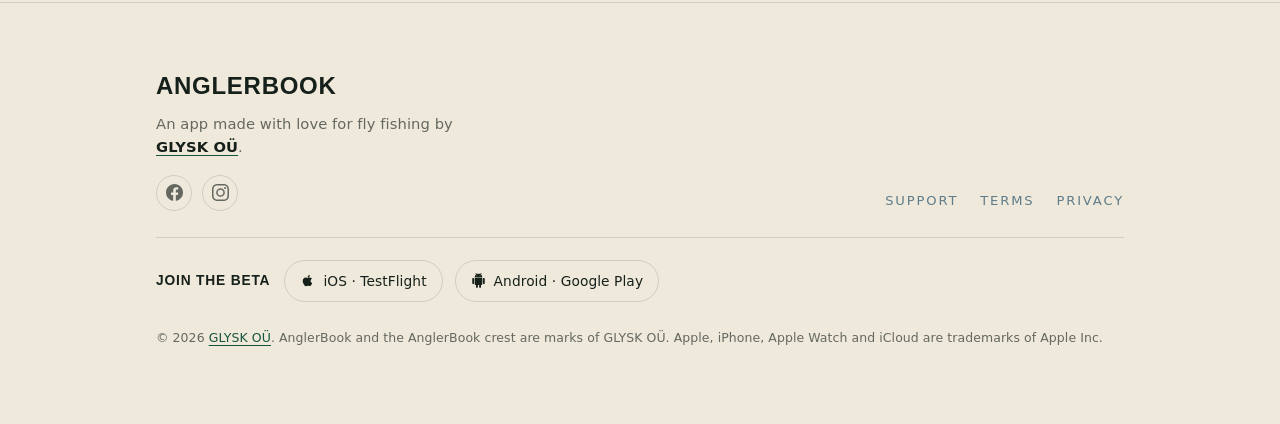
==== commit 2b16ac59: "Link GLYSK OÜ brand mentions to glysk.eu (hero/footer credit, copyright, legal publisher lines)" ====
--- a/index.html
+++ b/index.html
@@ -74,7 +74,7 @@
         <a class="gp-cta" href="https://play.google.com/store/apps/details?id=eu.glysk.anglerbook" aria-label="Get AnglerBook on Google Play"><img class="gp-badge" src="/assets/google-play-badge.png" alt="Get it on Google Play"></a>
 
       </div>
-      <p class="credit">By GLYSK&nbsp;OÜ</p>
+      <p class="credit">By <a href="https://glysk.eu" target="_blank" rel="noopener">GLYSK&nbsp;OÜ</a></p>
     </div>
   </div>
 </header>
@@ -172,7 +172,7 @@
     <div class="foot-grid">
       <div>
         <div class="foot-mark">AnglerBook</div>
-        <p class="foot-credit">An app made with love for fly fishing by <strong>GLYSK&nbsp;OÜ</strong>.</p>
+        <p class="foot-credit">An app made with love for fly fishing by <a href="https://glysk.eu" target="_blank" rel="noopener"><strong>GLYSK&nbsp;OÜ</strong></a>.</p>
         <div class="foot-social">
           <a href="https://www.facebook.com/profile.php?id=61591862342798" target="_blank" rel="noopener" aria-label="AnglerBook on Facebook"><svg viewBox="0 0 24 24" fill="currentColor" aria-hidden="true"><path d="M24 12.07C24 5.4 18.63 0 12 0S0 5.4 0 12.07C0 18.1 4.39 23.1 10.13 24v-8.44H7.08v-3.49h3.05V9.41c0-3.02 1.79-4.69 4.53-4.69 1.31 0 2.68.24 2.68.24v2.97h-1.51c-1.49 0-1.96.93-1.96 1.89v2.25h3.33l-.53 3.49h-2.8V24C19.61 23.1 24 18.1 24 12.07z"/></svg></a>
           <a href="https://www.instagram.com/anglerbook.fun/" target="_blank" rel="noopener" aria-label="AnglerBook on Instagram"><svg viewBox="0 0 24 24" fill="currentColor" aria-hidden="true"><path d="M12 2.16c3.2 0 3.58.01 4.85.07 1.17.05 1.8.25 2.23.41.56.22.96.48 1.38.9.42.42.68.82.9 1.38.16.42.36 1.06.41 2.23.06 1.27.07 1.65.07 4.85s-.01 3.58-.07 4.85c-.05 1.17-.25 1.8-.41 2.23-.22.56-.48.96-.9 1.38-.42.42-.82.68-1.38.9-.42.16-1.06.36-2.23.41-1.27.06-1.65.07-4.85.07s-3.58-.01-4.85-.07c-1.17-.05-1.8-.25-2.23-.41-.56-.22-.96-.48-1.38-.9-.42-.42-.68-.82-.9-1.38-.16-.42-.36-1.06-.41-2.23-.06-1.27-.07-1.65-.07-4.85s.01-3.58.07-4.85c.05-1.17.25-1.8.41-2.23.22-.56.48-.96.9-1.38.42-.42.82-.68 1.38-.9.42-.16 1.06-.36 2.23-.41 1.27-.06 1.65-.07 4.85-.07M12 0C8.74 0 8.33.01 7.05.07 5.78.13 4.9.33 4.14.63 3.35.94 2.68 1.35 2.01 2.01 1.35 2.68.94 3.35.63 4.14.33 4.9.13 5.78.07 7.05.01 8.33 0 8.74 0 12s.01 3.67.07 4.95c.06 1.27.26 2.15.56 2.91.31.79.72 1.46 1.38 2.13.67.66 1.34 1.07 2.13 1.38.76.3 1.64.5 2.91.56C8.33 23.99 8.74 24 12 24s3.67-.01 4.95-.07c1.27-.06 2.15-.26 2.91-.56.79-.31 1.46-.72 2.13-1.38.66-.67 1.07-1.34 1.38-2.13.3-.76.5-1.64.56-2.91.06-1.28.07-1.69.07-4.95s-.01-3.67-.07-4.95c-.06-1.27-.26-2.15-.56-2.91-.31-.79-.72-1.46-1.38-2.13-.67-.66-1.34-1.07-2.13-1.38-.76-.3-1.64-.5-2.91-.56C15.67.01 15.26 0 12 0z M12 5.84A6.16 6.16 0 1 0 12 18.16 6.16 6.16 0 0 0 12 5.84M12 16a4 4 0 1 1 0-8 4 4 0 0 1 0 8z M18.41 4.15a1.44 1.44 0 1 0 0 2.88 1.44 1.44 0 0 0 0-2.88z"/></svg></a>
@@ -197,7 +197,7 @@
         Android &middot; Google Play
       </a>
     </div>
-    <p class="foot-legal">© <span id="yr">2026</span> GLYSK&nbsp;OÜ. AnglerBook and the AnglerBook crest are marks of GLYSK&nbsp;OÜ. Apple, iPhone, Apple Watch and iCloud are trademarks of Apple Inc.</p>
+    <p class="foot-legal">© <span id="yr">2026</span> <a href="https://glysk.eu" target="_blank" rel="noopener">GLYSK&nbsp;OÜ</a>. AnglerBook and the AnglerBook crest are marks of GLYSK&nbsp;OÜ. Apple, iPhone, Apple Watch and iCloud are trademarks of Apple Inc.</p>
   </div>
 </footer>
 
